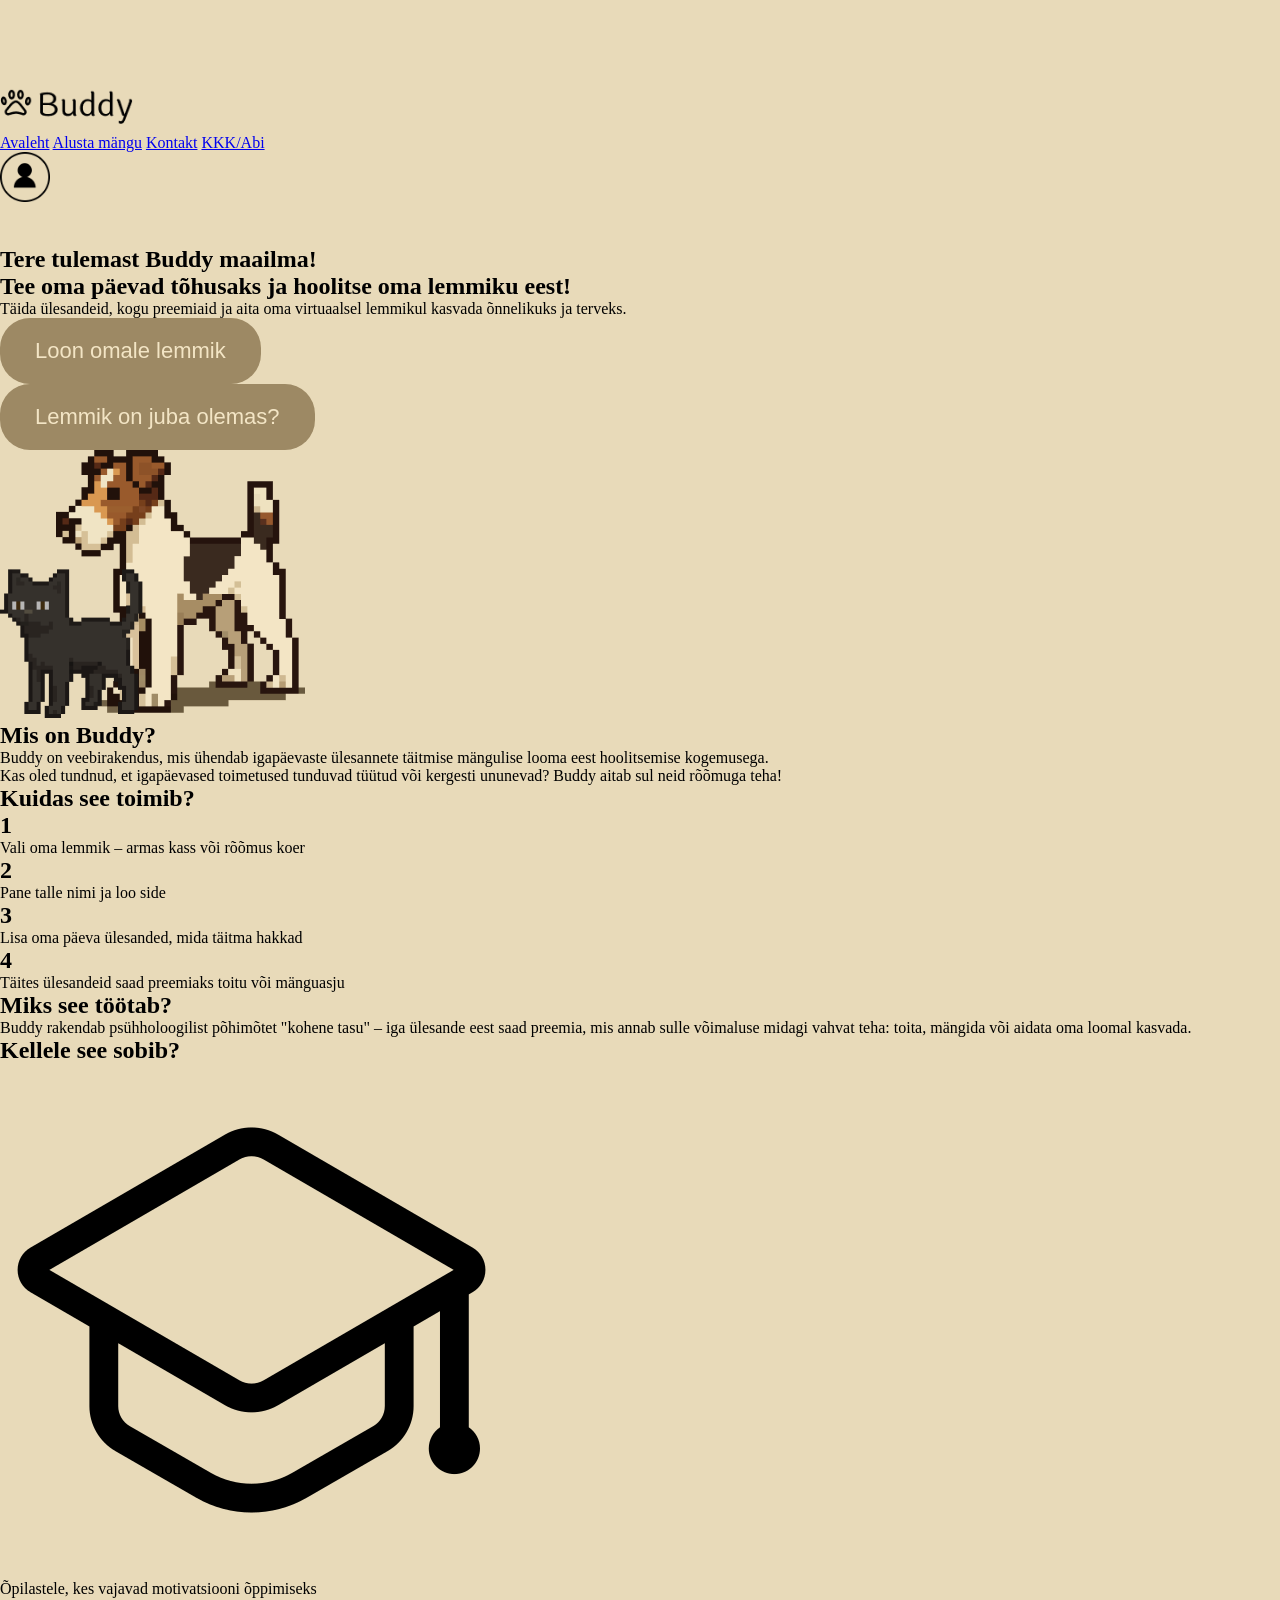
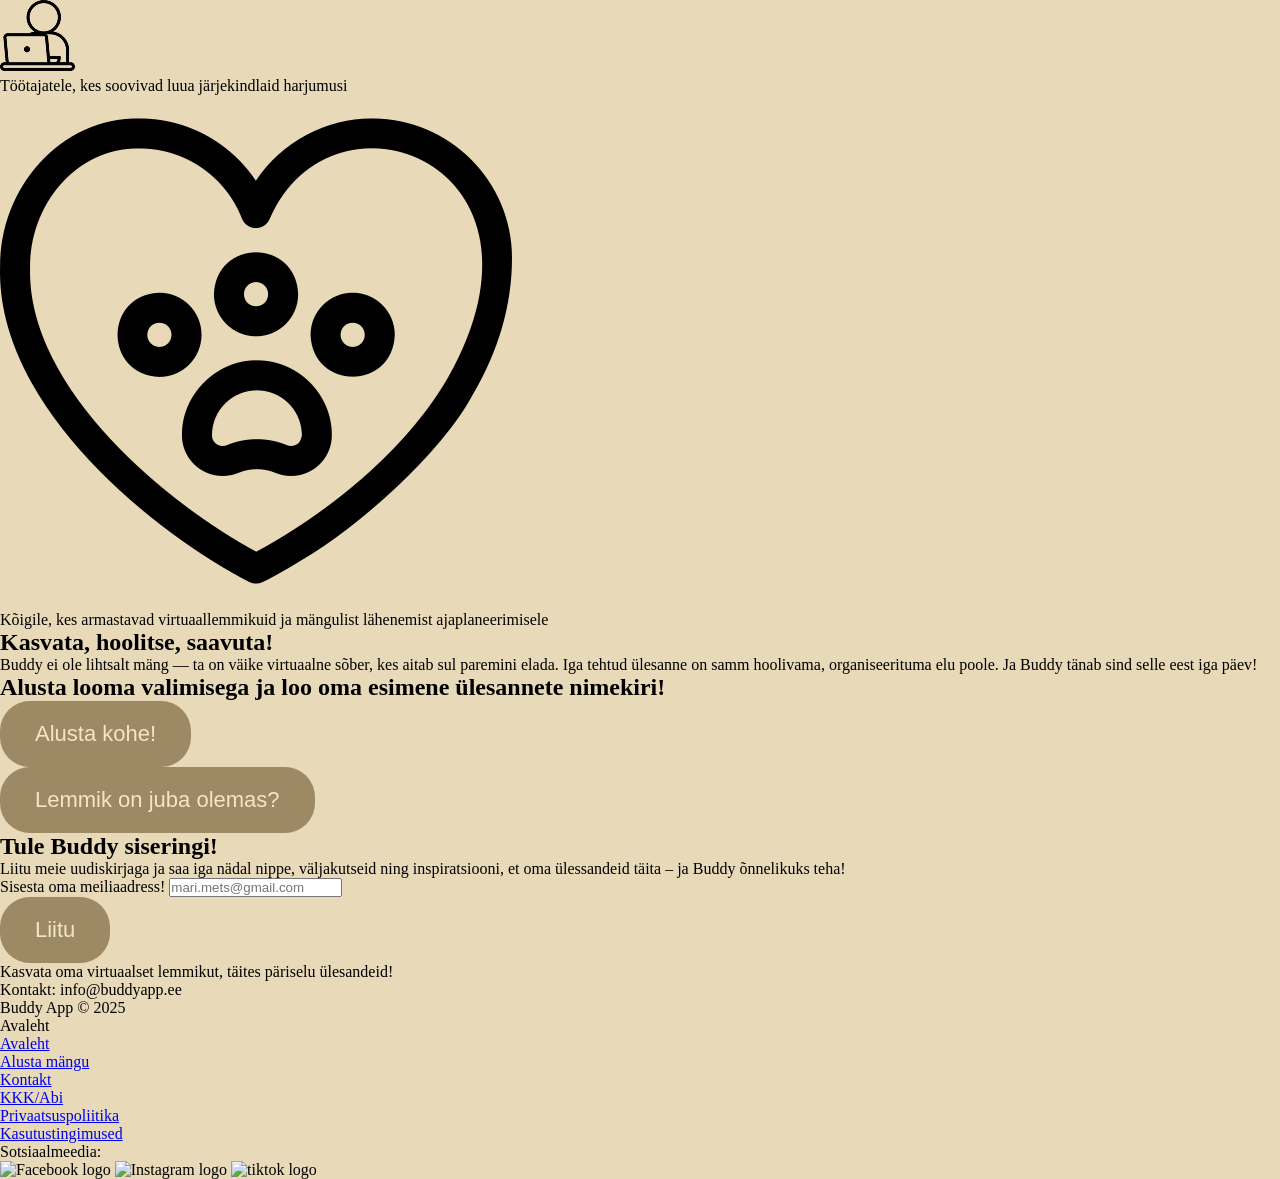
==== index.html @ bea0082b "Lisasin avalehe koos disainiga" ====
<!DOCTYPE html>
<html lang="en">
<head>
  <meta charset="UTF-8" />
  <meta name="viewport" content="width=device-width, initial-scale=1.0" />
  <title>SASS Project</title>
  <link rel="icon" type="image/x-icon" href="media/favicon.ico">
  <link rel="stylesheet" href="css/style.css" />
  <link rel="preconnect" href="https://fonts.googleapis.com">
  <link rel="preconnect" href="https://fonts.gstatic.com" crossorigin>
  <link href="https://fonts.googleapis.com/css2?family=Laila:wght@300;400;500;600;700&display=swap" rel="stylesheet">
  
</head>

<body>
  
  <header class="header">
    <div class="logo">
      <img src="/media/BuddyLogo.png" alt="Buddy Logo" height="50px">
    </div>
    <nav class="nav">
      <ul class="nav-links">
        <a href="#avaleht">Avaleht</a>
        <a href="play">Alusta mängu</a>
        <a href="kontakt">Kontakt</a>
        <a href="#kontakt">KKK/Abi</a>
      </ul>
    </nav>
    <div class="profile">
      <img src="/media/Profile.png" alt="Profiili ikoon" height="50px">
    </div>
  </header>

  <main class="main-content">
    <section id="hero" class="hero-section">
      <div class="hero-content">
        <h1 class="hero-title">Tere tulemast Buddy maailma!</h1>
        <h2 class="hero-subtitle">Tee oma päevad tõhusaks ja hoolitse oma lemmiku eest!</h2>
        <p class="hero-text">Täida ülesandeid, kogu preemiaid ja aita oma virtuaalsel lemmikul kasvada õnnelikuks ja terveks.</p>
        <div class="button-group">
          <button class="btn btn-primary">Loon omale lemmik</button>
          <button class="btn btn-secondary">Lemmik on juba olemas?</button>
        </div>
      </div>
      <div class="hero-media">
        <img src="/media/KassJaKoer.png" alt="Kass ja koer">
      </div>
    </section>

    <section id="about" class="about-section">
      <h2 class="section-title">Mis on Buddy?</h2>
      <div class="about-content">
        <p class="text-center">Buddy on veebirakendus, mis ühendab igapäevaste ülesannete täitmise mängulise looma eest hoolitsemise kogemusega.</p>
        <p class="text-center">Kas oled tundnud, et igapäevased toimetused tunduvad tüütud või kergesti ununevad? Buddy aitab sul neid rõõmuga teha!</p>
      </div>
    </section>

    <section id="how-it-works" class="steps-section">
      <h2 class="section-title">Kuidas see toimib?</h2>
      <div class="steps-container">
        <div class="step-item">
          <div class="step-number">
            <h1>1</h1>
          </div>
          <p class="step-text">Vali oma lemmik – armas kass või rõõmus koer</p>
        </div>
        <div class="step-item">
          <div class="step-number">
            <h1>2</h1>
          </div>
          <p class="step-text">Pane talle nimi ja loo side</p>
        </div>
        <div class="step-item">
          <div class="step-number">
            <h1>3</h1>
          </div>
          <p class="step-text">Lisa oma päeva ülesanded, mida täitma hakkad</p>
        </div>
        <div class="step-item">
          <div class="step-number">
            <h1>4</h1>
          </div>
          <p class="step-text">Täites ülesandeid saad preemiaks toitu või mänguasju</p>
        </div>
      </div>
    </section>

    <section id="why-it-works" class="why-section">
      <h2 class="section-title">Miks see töötab?</h2>
      <p class="text-center">Buddy rakendab psühholoogilist põhimõtet "kohene tasu" – iga ülesande eest saad preemia, mis annab sulle võimaluse midagi vahvat teha: toita, mängida või aidata oma loomal kasvada.</p>
    </section>

    <section id="who-for" class="audience-section">
      <h2 class="section-title">Kellele see sobib?</h2>
      <div class="audience-cards">
        <div class="audience-card">
          <img src="/media/Student.png" alt="Õpilase mütsi ikoon" class="audience-icon">
          <p class="audience-text">Õpilastele, kes vajavad motivatsiooni õppimiseks</p>
        </div>
        <div class="audience-card">
          <img src="/media/Tootaja.png" alt="Inimene arvutiga ikoon" class="audience-icon">
          <p class="audience-text">Töötajatele, kes soovivad luua järjekindlaid harjumusi</p>
        </div>
        <div class="audience-card">
          <img src="/media/AnimalLover.png" alt="Loomaarmastaja ikoon" class="audience-icon">
          <p class="audience-text">Kõigile, kes armastavad virtuaallemmikuid ja mängulist lähenemist ajaplaneerimisele</p>
        </div>
      </div>
    </section>

    <section id="motivation" class="motivation-section">
      <h2 class="section-title">Kasvata, hoolitse, saavuta!</h2>
      <p class="text-center">Buddy ei ole lihtsalt mäng — ta on väike virtuaalne sõber, kes aitab sul paremini elada. Iga tehtud ülesanne on samm hoolivama, organiseerituma elu poole. Ja Buddy tänab sind selle eest iga päev!</p>
    </section>

    <section id="cta" class="cta-section">
      <h2 class="section-title">Alusta looma valimisega ja loo oma esimene ülesannete nimekiri!</h2>
      <div class="cta-buttons">
        <button class="btn btn-primary">Alusta kohe!</button>
        <button class="btn btn-secondary">Lemmik on juba olemas?</button>
      </div>
    </section>

    <section id="newsletter" class="newsletter-section">
      <h2 class="section-title">Tule Buddy siseringi!</h2>
      <p class="text-center">Liitu meie uudiskirjaga ja saa iga nädal nippe, väljakutseid ning inspiratsiooni, et oma ülessandeid täita – ja Buddy õnnelikuks teha!</p>
      <form class="newsletter-form">
        <div class="form-group">
          <label for="mail" class="form-label">Sisesta oma meiliaadress!</label>
          <input type="email" id="mail" name="mail" class="form-input" placeholder="mari.mets@gmail.com">
        </div>
        <button class="btn btn-primary">Liitu</button>
      </form>
    </section>
  </main>

  <footer class="main-footer">
    <div class="footer-content">
      <div class="footer-info">
        <p class="footer-title">Kasvata oma virtuaalset lemmikut, täites päriselu ülesandeid!</p>
        <p>Kontakt: info@buddyapp.ee</p>
        <p>Buddy App © 2025</p>
      </div>

      
        <div class="footer-links">
          <p class="footer-title">Avaleht</p>
          <ul class="footer-menu">
            <li><a href="#avaleht">Avaleht</a></li>
            <li><a href="play.html">Alusta mängu</a></li>
            <li><a href="kontakt.html">Kontakt</a></li>
            <li><a href="#kontakt">KKK/Abi</a></li>
            <li><a href="#privacy" class="legal-link">Privaatsuspoliitika</a></li>
            <li><a href="#terms" class="legal-link">Kasutustingimused</a></li>
          </ul>
        </div>

        <div class="footer-social">
          <p class="footer-title">Sotsiaalmeedia:</p>
          <div class="social-links">
            <img src="/media/facebook.png" alt="Facebook logo" href="#" class="media-icon">
            <img src="media/instagram.png" alt="Instagram logo" href="#" class="media-icon">
            <img src="media/tiktok.png" alt="tiktok logo" href="#" class="media-icon">
          </div>
        </div>

      
    </div>
  </footer>
</body>
</html>
---- css/style.css ----
@font-face {
  font-family: "Kavivanar-Regular";
  src: url(Kavivanar-Regular);
}
@media (max-width: 800px) {
  .contact-inputs {
    width: 80vw;
  }
  .contact-right {
    display: none;
  }
}
* {
  padding: 0;
  margin: 0;
  -webkit-box-sizing: border-box;
          box-sizing: border-box;
}

body {
  font-family: "Kavivanar-Regular";
  background: #E8DAB9;
}

.container {
  height: 100vh;
  display: -webkit-box;
  display: -ms-flexbox;
  display: flex;
  -webkit-box-align: center;
      -ms-flex-align: center;
          align-items: center;
  -webkit-box-pack: space-evenly;
      -ms-flex-pack: space-evenly;
          justify-content: space-evenly;
}

.contact-left {
  display: -webkit-box;
  display: -ms-flexbox;
  display: flex;
  -webkit-box-orient: vertical;
  -webkit-box-direction: normal;
      -ms-flex-direction: column;
          flex-direction: column;
  -webkit-box-align: start;
      -ms-flex-align: start;
          align-items: start;
  gap: 20px;
}

.contact-left-title h2 {
  font-weight: 700;
  color: #000;
  font-size: 60px;
  margin-bottom: 5px;
}

.contact-left-title hr {
  border: none;
  width: 120px;
  height: 5px;
  background-color: #000;
  border-radius: 10px;
  margin-bottom: 20px;
}

.contact-inputs {
  width: 400px;
  height: 50px;
  border: none;
  border-radius: 10px;
  outline: none;
  padding-left: 25px;
  font-weight: 500;
  color: #808080;
}

.contact-left textarea {
  height: 140px;
  padding-top: 15px;
}

.contact-inputs:focus {
  border: 2px solid #9D8964;
}

.contact-inputs::-webkit-input-placeholder {
  color: #808080;
}

.contact-inputs::-moz-placeholder {
  color: #808080;
}

.contact-inputs:-ms-input-placeholder {
  color: #808080;
}

.contact-inputs::-ms-input-placeholder {
  color: #808080;
}

.contact-inputs::placeholder {
  color: #808080;
}

.contact-left button {
  display: -webkit-box;
  display: -ms-flexbox;
  display: flex;
  -webkit-box-align: center;
      -ms-flex-align: center;
          align-items: center;
  padding: 10px 25px;
  font-size: 16px;
  color: #F3E5C5;
  gap: 10px;
  border: none;
  border-radius: 30px;
  background: #9D8964;
  cursor: pointer;
}

.contact-right img {
  width: 500px;
}

.contact-left:focus {
  border: 2px solid #000;
}

button.top-left {
  position: absolute;
  top: 20px;
  left: 20px;
  background-color: #9D8964;
  border: none;
  border-radius: 30px;
  padding: 10px 20px;
  cursor: pointer;
}

button.top-left a {
  text-decoration: none;
  color: #F3E5C5;
  font-size: 16px;
  display: block;
}

.header {
  margin-top: 80px;
  margin-bottom: 40px;
}
.header h2 {
  font-weight: 700;
  color: #000;
  text-align: center;
  font-size: 40px;
  margin: 0;
}

.gamecontainer {
  position: relative;
  min-height: 100vh;
  display: -webkit-box;
  display: -ms-flexbox;
  display: flex;
  -webkit-box-orient: vertical;
  -webkit-box-direction: normal;
      -ms-flex-direction: column;
          flex-direction: column;
  -webkit-box-align: center;
      -ms-flex-align: center;
          align-items: center;
  padding-top: 60px;
}

.animals {
  margin-top: 100px;
  display: -webkit-box;
  display: -ms-flexbox;
  display: flex;
  -ms-flex-pack: distribute;
      justify-content: space-around;
  gap: 200px;
}
.animals .cat, .animals .dog {
  display: -webkit-box;
  display: -ms-flexbox;
  display: flex;
  -webkit-box-orient: vertical;
  -webkit-box-direction: normal;
      -ms-flex-direction: column;
          flex-direction: column;
  -webkit-box-align: center;
      -ms-flex-align: center;
          align-items: center;
}
.animals .cat img {
  width: 150px;
  height: auto;
}
.animals .cat .kassinupp {
  margin-top: 70px;
}
.animals .dog img {
  width: 200px;
  height: auto;
}
.animals .dog .koeranupp {
  margin-top: 20px;
}

button {
  display: -webkit-box;
  display: -ms-flexbox;
  display: flex;
  -webkit-box-orient: horizontal;
  -webkit-box-direction: normal;
      -ms-flex-direction: row;
          flex-direction: row;
  -webkit-box-pack: center;
      -ms-flex-pack: center;
          justify-content: center;
  padding: 20px 35px;
  font-size: 22px;
  color: #F3E5C5;
  border: none;
  border-radius: 30px;
  background: #9D8964;
  cursor: pointer;
}
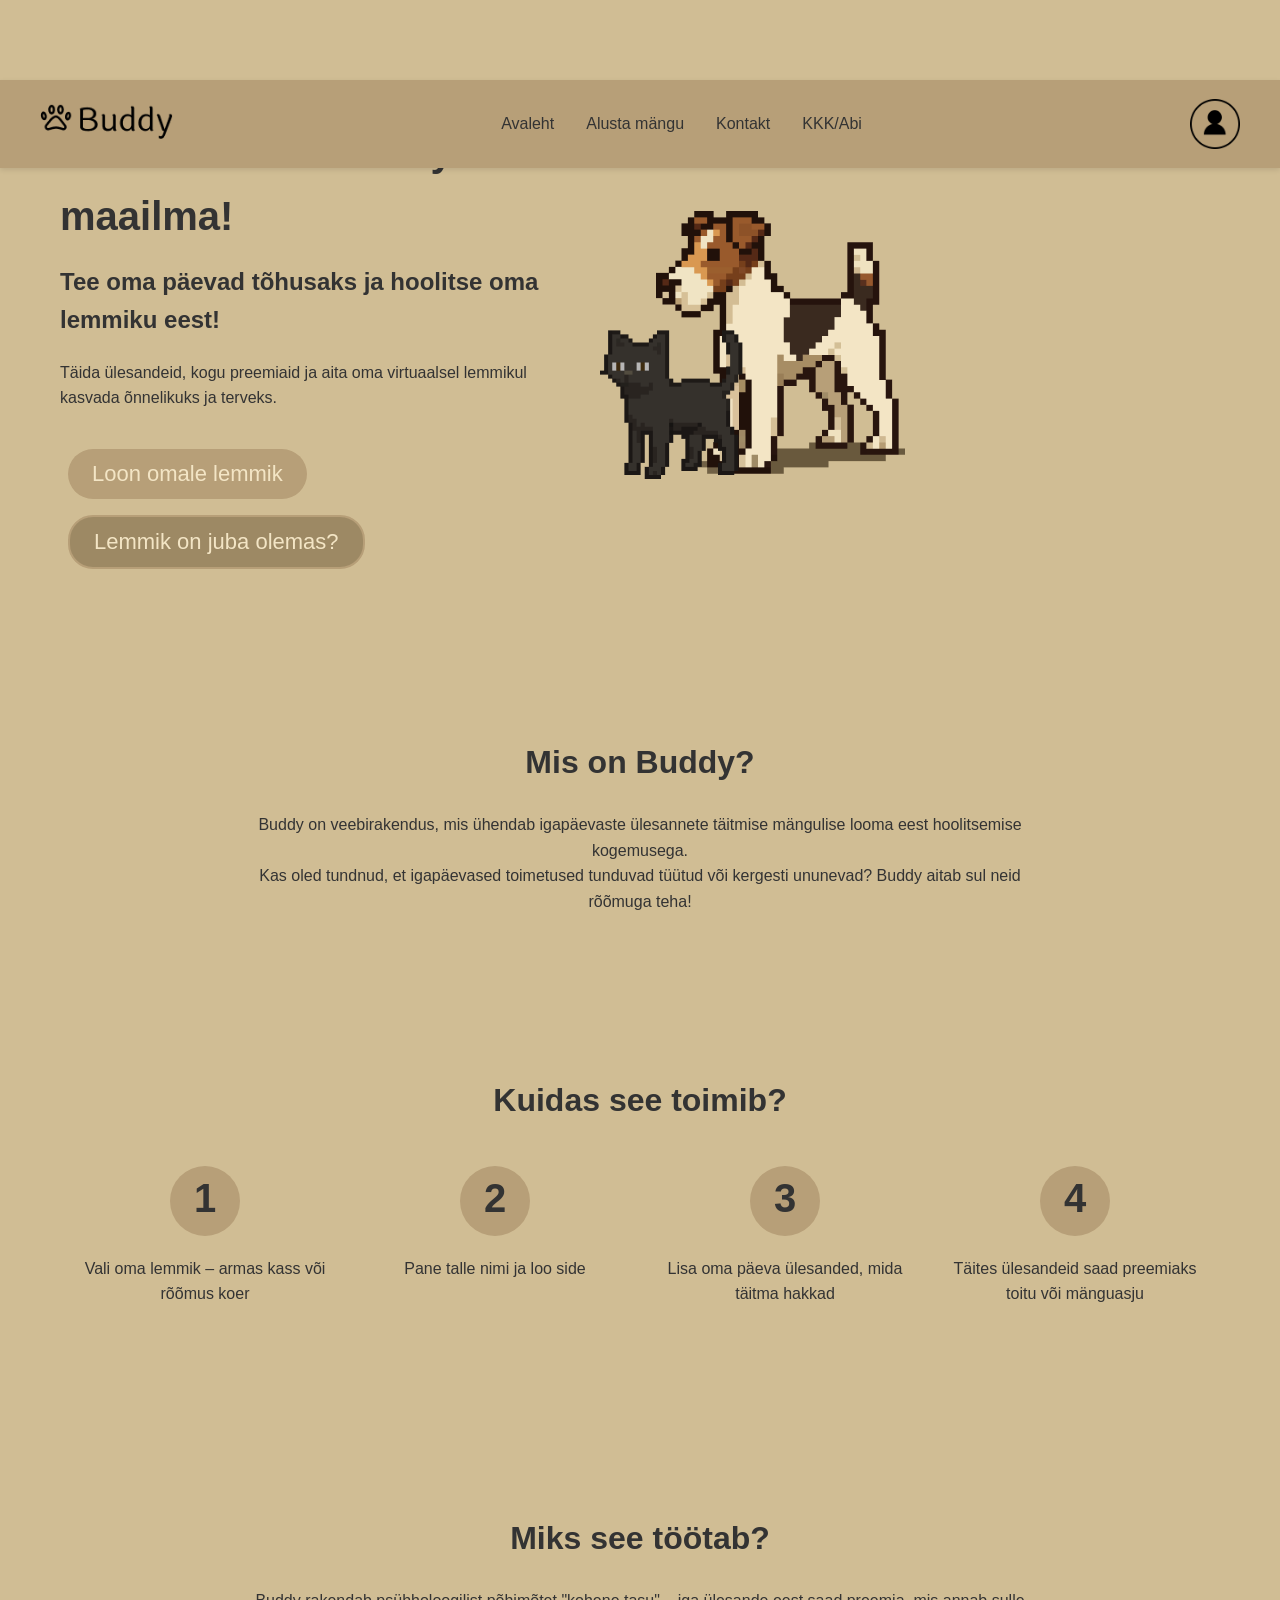
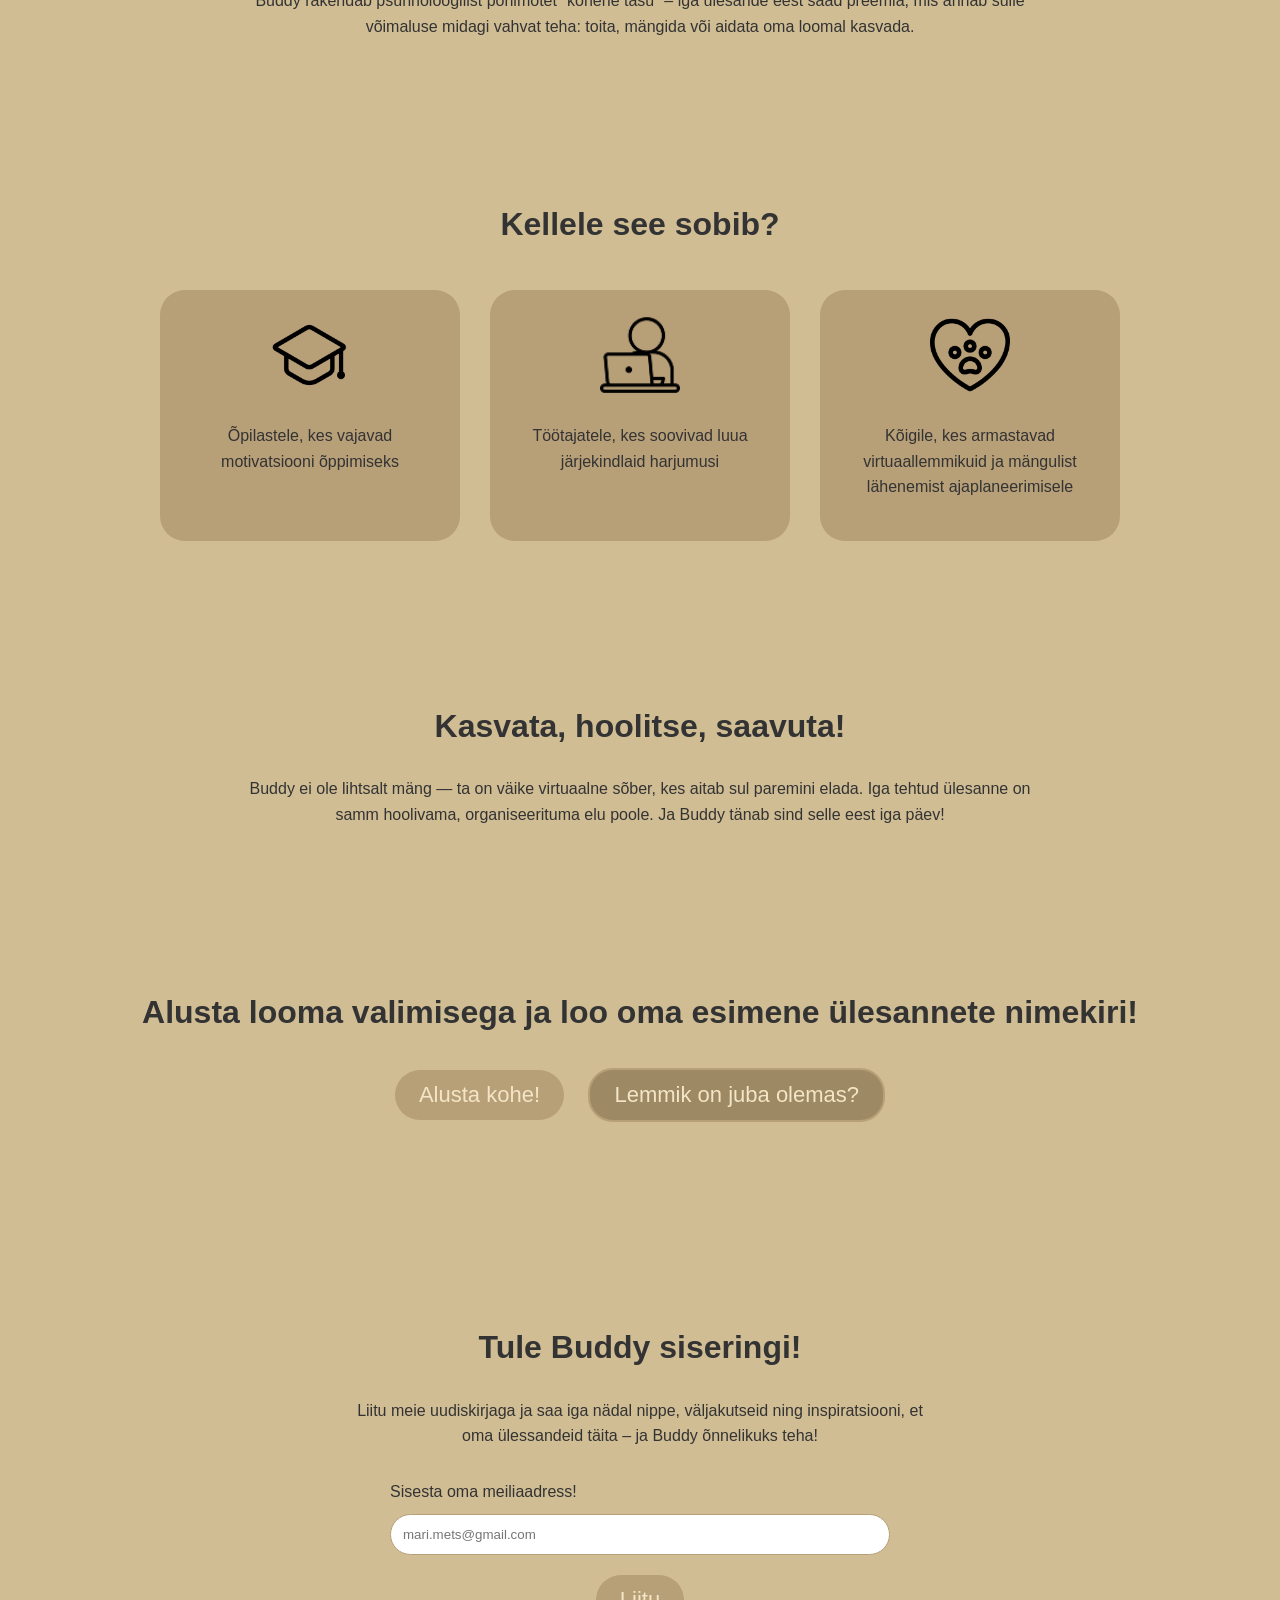
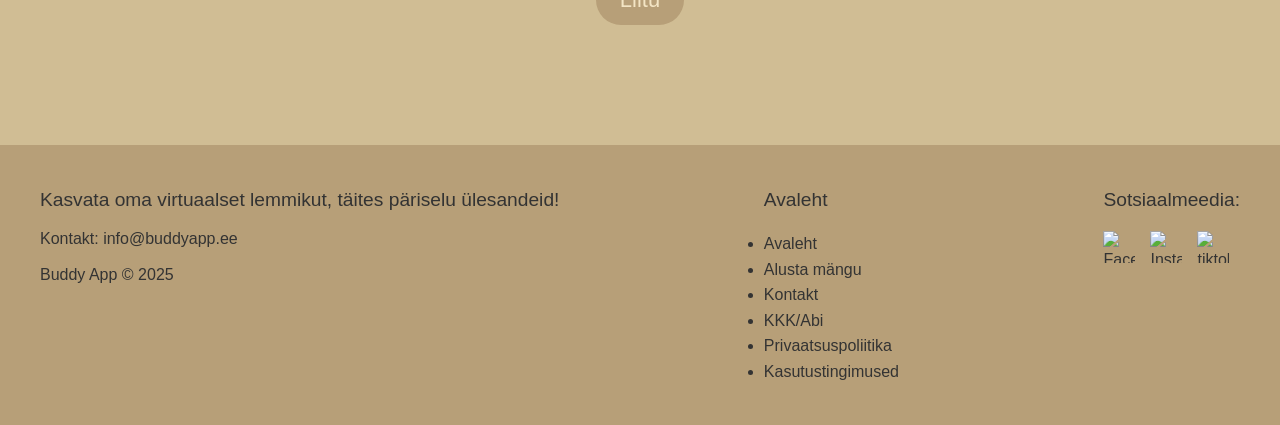
==== commit 273d453e: "uuendasin headeri navigatsiooni linke" ====
--- a/index.html
+++ b/index.html
@@ -21,9 +21,9 @@
     <nav class="nav">
       <ul class="nav-links">
         <a href="#avaleht">Avaleht</a>
-        <a href="play">Alusta mängu</a>
-        <a href="kontakt">Kontakt</a>
-        <a href="#kontakt">KKK/Abi</a>
+        <a href="kontakt.html">Alusta mängu</a>
+        <a href="kontakt.html">Kontakt</a>
+        <a href="#">KKK/Abi</a>
       </ul>
     </nav>
     <div class="profile">
--- a/css/style.css
+++ b/css/style.css
@@ -13,8 +13,7 @@
 * {
   padding: 0;
   margin: 0;
-  -webkit-box-sizing: border-box;
-          box-sizing: border-box;
+  box-sizing: border-box;
 }
 
 body {
@@ -24,28 +23,15 @@
 
 .container {
   height: 100vh;
-  display: -webkit-box;
-  display: -ms-flexbox;
-  display: flex;
-  -webkit-box-align: center;
-      -ms-flex-align: center;
-          align-items: center;
-  -webkit-box-pack: space-evenly;
-      -ms-flex-pack: space-evenly;
-          justify-content: space-evenly;
+  display: flex;
+  align-items: center;
+  justify-content: space-evenly;
 }
 
 .contact-left {
-  display: -webkit-box;
-  display: -ms-flexbox;
-  display: flex;
-  -webkit-box-orient: vertical;
-  -webkit-box-direction: normal;
-      -ms-flex-direction: column;
-          flex-direction: column;
-  -webkit-box-align: start;
-      -ms-flex-align: start;
-          align-items: start;
+  display: flex;
+  flex-direction: column;
+  align-items: start;
   gap: 20px;
 }
 
@@ -85,33 +71,13 @@
   border: 2px solid #9D8964;
 }
 
-.contact-inputs::-webkit-input-placeholder {
-  color: #808080;
-}
-
-.contact-inputs::-moz-placeholder {
-  color: #808080;
-}
-
-.contact-inputs:-ms-input-placeholder {
-  color: #808080;
-}
-
-.contact-inputs::-ms-input-placeholder {
-  color: #808080;
-}
-
 .contact-inputs::placeholder {
   color: #808080;
 }
 
 .contact-left button {
-  display: -webkit-box;
-  display: -ms-flexbox;
-  display: flex;
-  -webkit-box-align: center;
-      -ms-flex-align: center;
-          align-items: center;
+  display: flex;
+  align-items: center;
   padding: 10px 25px;
   font-size: 16px;
   color: #F3E5C5;
@@ -163,39 +129,22 @@
 .gamecontainer {
   position: relative;
   min-height: 100vh;
-  display: -webkit-box;
-  display: -ms-flexbox;
-  display: flex;
-  -webkit-box-orient: vertical;
-  -webkit-box-direction: normal;
-      -ms-flex-direction: column;
-          flex-direction: column;
-  -webkit-box-align: center;
-      -ms-flex-align: center;
-          align-items: center;
+  display: flex;
+  flex-direction: column;
+  align-items: center;
   padding-top: 60px;
 }
 
 .animals {
   margin-top: 100px;
-  display: -webkit-box;
-  display: -ms-flexbox;
-  display: flex;
-  -ms-flex-pack: distribute;
-      justify-content: space-around;
+  display: flex;
+  justify-content: space-around;
   gap: 200px;
 }
 .animals .cat, .animals .dog {
-  display: -webkit-box;
-  display: -ms-flexbox;
-  display: flex;
-  -webkit-box-orient: vertical;
-  -webkit-box-direction: normal;
-      -ms-flex-direction: column;
-          flex-direction: column;
-  -webkit-box-align: center;
-      -ms-flex-align: center;
-          align-items: center;
+  display: flex;
+  flex-direction: column;
+  align-items: center;
 }
 .animals .cat img {
   width: 150px;
@@ -213,16 +162,9 @@
 }
 
 button {
-  display: -webkit-box;
-  display: -ms-flexbox;
-  display: flex;
-  -webkit-box-orient: horizontal;
-  -webkit-box-direction: normal;
-      -ms-flex-direction: row;
-          flex-direction: row;
-  -webkit-box-pack: center;
-      -ms-flex-pack: center;
-          justify-content: center;
+  display: flex;
+  flex-direction: row;
+  justify-content: center;
   padding: 20px 35px;
   font-size: 22px;
   color: #F3E5C5;
@@ -230,4 +172,371 @@
   border-radius: 30px;
   background: #9D8964;
   cursor: pointer;
-}+}
+
+* {
+  margin: 0;
+  padding: 0;
+  box-sizing: border-box;
+}
+
+body {
+  font-family: "Laila", sans-serif;
+  background-color: #d0bd94;
+  color: #333333;
+  line-height: 1.6;
+}
+
+h1, h2 {
+  font-weight: 600;
+  margin-bottom: 1rem;
+}
+
+h1 {
+  font-weight: 600;
+  font-size: 2.5rem;
+  text-align: center;
+}
+
+h2 {
+  font-weight: 600;
+  font-size: 2rem;
+  margin-bottom: 1.5rem;
+  text-align: center;
+}
+
+p {
+  font-weight: 400;
+  margin-bottom: 1rem;
+  text-align: center;
+}
+
+.section-title {
+  text-align: center;
+  font-size: 2rem;
+  font-weight: 700;
+  margin-top: 5rem;
+}
+
+.btn {
+  display: inline-block;
+  font-weight: 500;
+  text-align: center;
+  border-radius: 25px;
+  padding: 12px 24px;
+  transition: all 0.3s ease;
+  font-family: "Laila", sans-serif;
+  cursor: pointer;
+}
+.btn.btn-primary {
+  background-color: #B79F78;
+}
+.btn.btn-primary:hover {
+  background-color: #746143;
+}
+.btn.btn-secondary {
+  border: 2px solid #B79F78;
+}
+.btn.btn-secondary:hover {
+  background-color: #B79F78;
+}
+
+header {
+  display: flex;
+  justify-content: space-between;
+  align-items: center;
+  padding: 15px 40px;
+  background-color: #B79F78;
+  box-shadow: 0 2px 5px rgba(0, 0, 0, 0.1);
+  position: fixed;
+  width: 100%;
+  top: 0;
+  z-index: 100;
+}
+header nav ul {
+  display: flex;
+  gap: 2rem;
+}
+header nav ul a {
+  text-decoration: none;
+  color: #333333;
+  font-weight: 500;
+  transition: color 0.3s ease;
+}
+header nav ul a:hover {
+  color: #746143;
+}
+header .profile {
+  display: flex;
+}
+
+.main-content {
+  max-width: 1200px;
+  margin: 5rem auto;
+  padding: 0 20px;
+}
+.main-content section {
+  padding: 40px 0;
+}
+
+.hero-section {
+  display: flex;
+  align-items: center;
+  gap: 40px;
+  min-height: 500px;
+}
+.hero-section .hero-content {
+  max-width: 500px;
+}
+.hero-section .hero-content .hero-title {
+  font-size: 2.5rem;
+  margin-bottom: 15px;
+  text-align: left;
+}
+.hero-section .hero-content .hero-subtitle {
+  font-size: 1.5rem;
+  margin-bottom: 20px;
+  text-align: left;
+}
+.hero-section .hero-content .hero-text {
+  margin-bottom: 30px;
+  text-align: left;
+}
+.hero-section .hero-content .btn {
+  margin: 0.5rem;
+}
+.hero-section .hero-media {
+  text-align: center;
+}
+.hero-section .hero-media img {
+  max-width: 100%;
+  height: auto;
+}
+
+.about-section p {
+  max-width: 800px;
+  margin: 0 auto;
+}
+
+.steps-section .steps-container {
+  display: flex;
+  flex-wrap: wrap;
+  justify-content: space-between;
+  margin-top: 40px;
+}
+.steps-section .steps-container .step-item {
+  flex: 1;
+  min-width: 200px;
+  max-width: 250px;
+  margin: 0 auto 30px;
+  text-align: center;
+}
+.steps-section .steps-container .step-item .step-number {
+  width: 70px;
+  height: 70px;
+  background-color: #B79F78;
+  border-radius: 50%;
+  margin: 0 auto 20px;
+}
+.steps-section .steps-container .step-item .step-number span {
+  font-size: 2rem;
+  font-weight: 700;
+}
+.steps-section .steps-container .step-item .step-text {
+  text-align: center;
+}
+
+.why-section p {
+  max-width: 800px;
+  margin: 0 auto;
+}
+
+.audience-section .audience-cards {
+  display: flex;
+  flex-wrap: wrap;
+  justify-content: center;
+  gap: 30px;
+  margin-top: 40px;
+}
+.audience-section .audience-cards .audience-card {
+  flex: 1;
+  min-width: 250px;
+  max-width: 300px;
+  text-align: center;
+  background-color: #B79F78;
+  border-radius: 25px;
+  padding: 25px;
+  transition: transform 0.3s ease;
+}
+.audience-section .audience-cards .audience-card:hover {
+  transform: translateY(-5px);
+}
+.audience-section .audience-cards .audience-card .audience-icon {
+  width: 80px;
+  height: 80px;
+  margin-bottom: 20px;
+}
+
+.motivation-section p {
+  max-width: 800px;
+  margin: 0 auto;
+}
+
+.cta-section {
+  text-align: center;
+}
+.cta-section .cta-buttons {
+  margin: 30px 0;
+}
+.cta-section .cta-buttons .btn {
+  margin: 0 10px 10px;
+}
+
+.newsletter-section {
+  max-width: 800px;
+  margin: 0 auto;
+  text-align: center;
+}
+.newsletter-section p {
+  max-width: 600px;
+  margin: 0 auto 30px;
+}
+.newsletter-section .newsletter-form {
+  max-width: 500px;
+  margin: 0 auto;
+}
+.newsletter-section .newsletter-form .form-group {
+  margin-bottom: 20px;
+}
+.newsletter-section .newsletter-form .form-group .form-label {
+  display: block;
+  margin-bottom: 10px;
+  text-align: left;
+}
+.newsletter-section .newsletter-form .form-group .form-input {
+  width: 100%;
+  padding: 12px;
+  border: 1px solid #B79F78;
+  border-radius: 25px;
+  font-family: "Laila", sans-serif;
+}
+
+.main-footer {
+  background-color: #B79F78;
+  padding: 40px 20px;
+}
+.main-footer .footer-content {
+  max-width: 1200px;
+  margin: 0 auto;
+  display: flex;
+  justify-content: space-between;
+}
+.main-footer .footer-content .footer-info {
+  margin-bottom: 30px;
+}
+.main-footer .footer-content .footer-info p {
+  margin-bottom: 10px;
+  text-align: left;
+}
+.main-footer .footer-content .footer-title {
+  margin-bottom: 15px;
+  font-size: 1.2rem;
+  text-align: left;
+}
+.main-footer .footer-content .footer-menu a {
+  text-decoration: none;
+  color: #333333;
+  font-weight: 500;
+  transition: color 0.3s ease;
+}
+.main-footer .footer-content .footer-menu a:hover {
+  color: #746143;
+}
+.main-footer .footer-content .social-links {
+  display: flex;
+  gap: 15px;
+  margin-top: 10px;
+}
+.main-footer .footer-content .social-links .media-icon {
+  height: 2rem;
+  width: 2rem;
+}
+
+@media (max-width: 768px) {
+  .hero-section {
+    flex-direction: column;
+    text-align: center;
+  }
+  .hero-section .hero-content {
+    order: 1;
+  }
+  .hero-section .hero-media {
+    order: 0;
+    margin-bottom: 30px;
+  }
+  .steps-container {
+    flex-direction: column;
+    align-items: center;
+  }
+  .steps-container .step-item {
+    max-width: 400px;
+  }
+  .header {
+    flex-direction: column;
+    gap: 15px;
+  }
+  .header .main-nav .nav-links {
+    flex-wrap: wrap;
+  }
+  .main-content {
+    margin-top: 12rem;
+  }
+  .footer-content {
+    flex-direction: column;
+    display: flex;
+    gap: 2rem;
+    align-items: center;
+  }
+  .footer-content .footer-info {
+    align-items: center;
+    text-align: center;
+  }
+  .footer-content .footer-info p {
+    text-align: center;
+  }
+  .footer-content .footer-title {
+    text-align: center;
+  }
+}
+@media (max-width: 480px) {
+  .section-title {
+    font-size: 1.8rem;
+  }
+  .hero-section .hero-content .hero-title {
+    font-size: 2rem;
+  }
+  .hero-section .hero-content .hero-subtitle {
+    font-size: 1.3rem;
+  }
+  .button-group {
+    display: flex;
+    flex-direction: column;
+    align-items: center;
+  }
+  .button-group .btn {
+    width: 100%;
+  }
+  .cta-section .cta-buttons {
+    display: flex;
+    flex-direction: column;
+    align-items: center;
+  }
+  .cta-section .cta-buttons .btn {
+    width: 100%;
+  }
+  .newsletter-section .newsletter-form .btn {
+    width: 100%;
+  }
+}
+
+/*# sourceMappingURL=style.css.map */
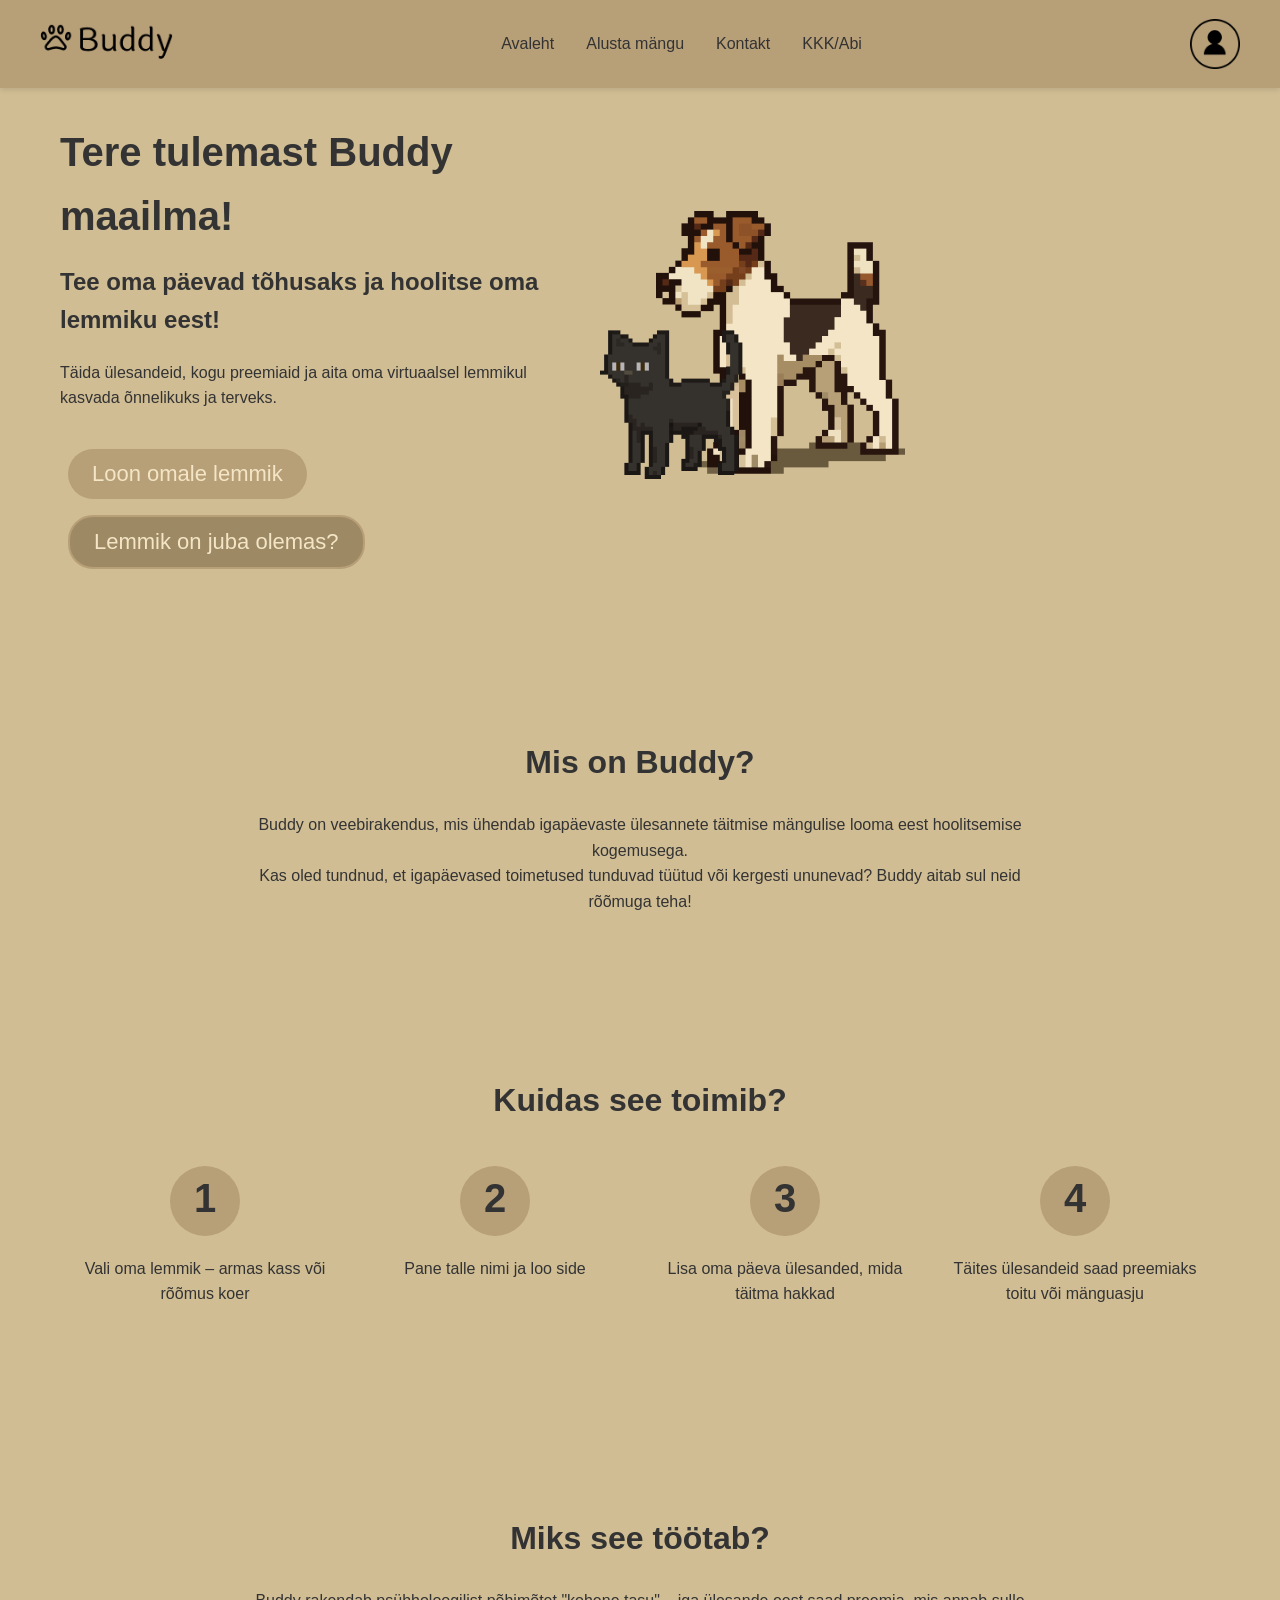
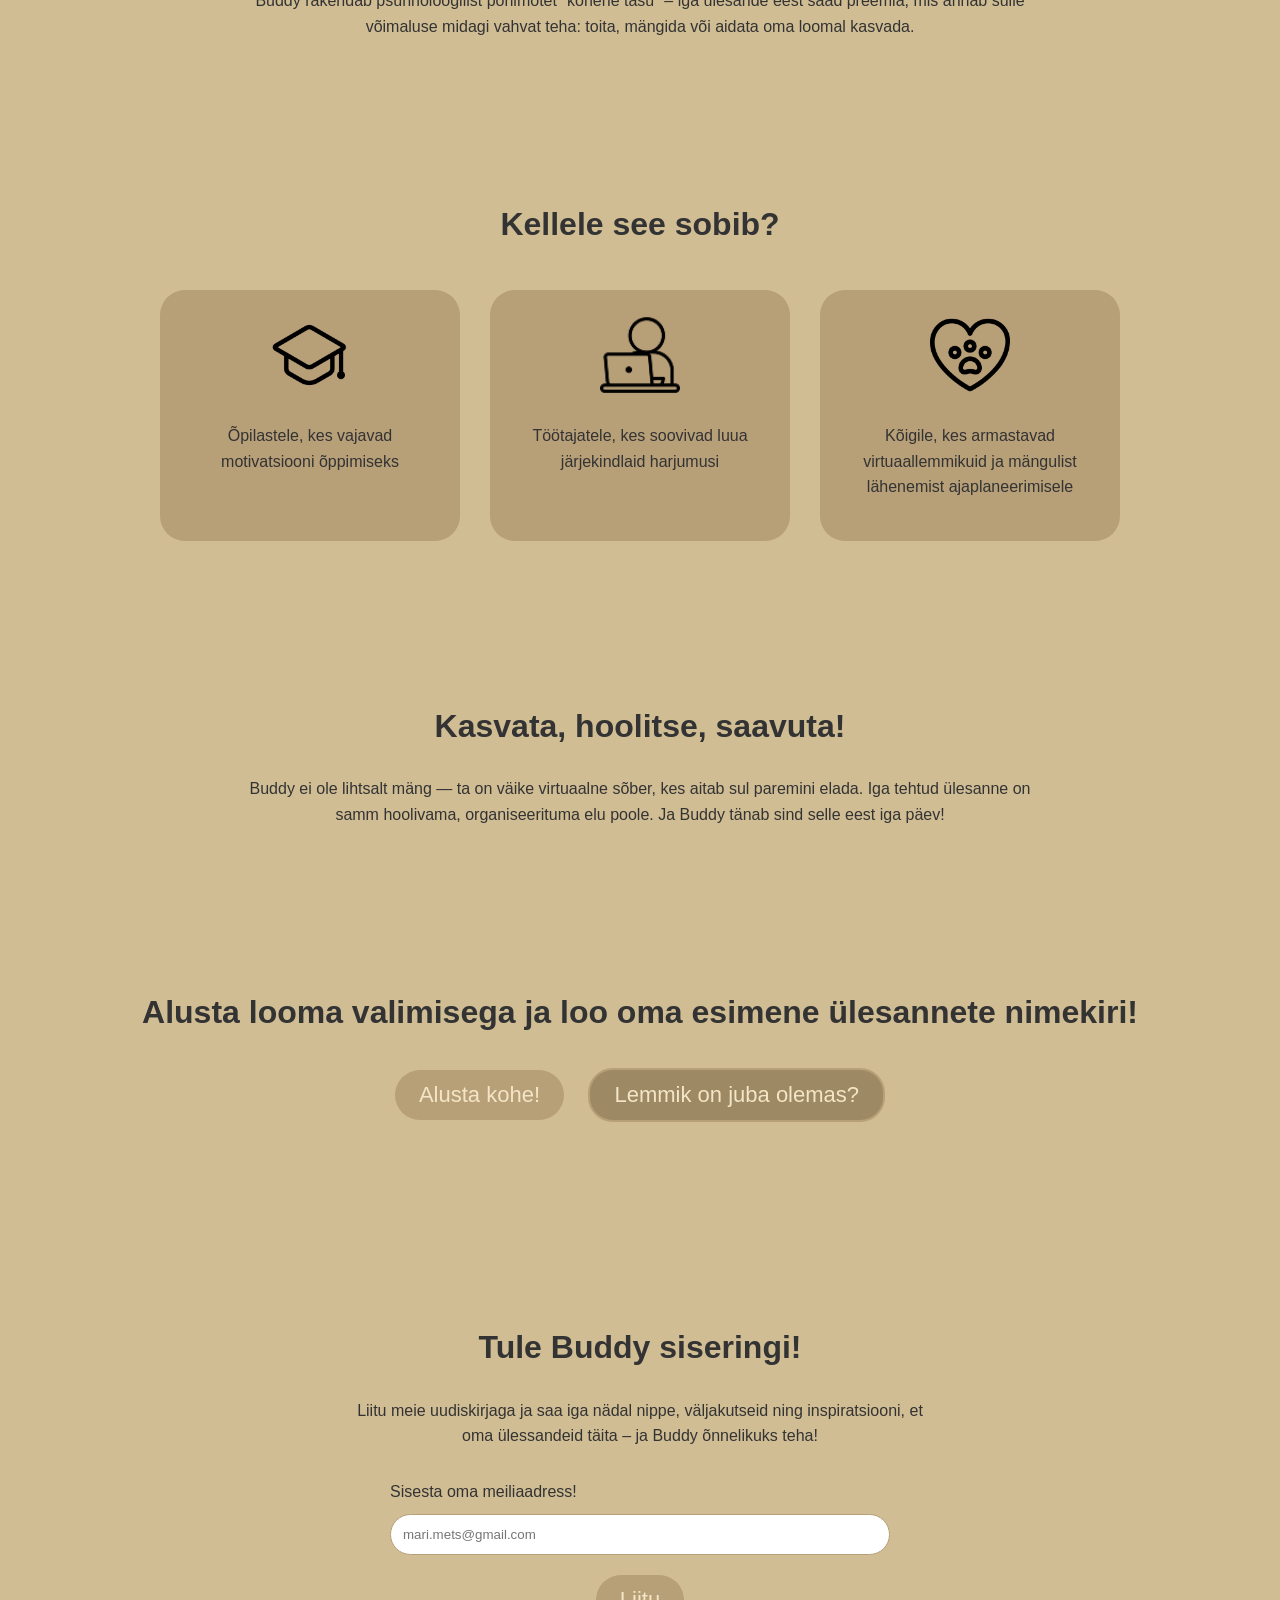
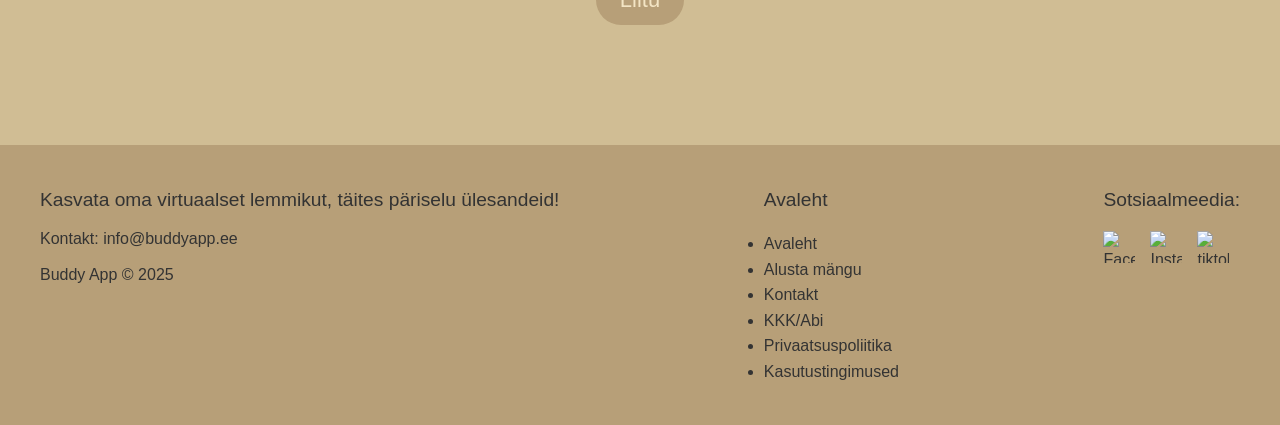
==== commit 12a4a0d2: "Lisasin uudiskirjaga liitumise funktsiooni" ====
--- a/index.html
+++ b/index.html
@@ -9,11 +9,9 @@
   <link rel="preconnect" href="https://fonts.googleapis.com">
   <link rel="preconnect" href="https://fonts.gstatic.com" crossorigin>
   <link href="https://fonts.googleapis.com/css2?family=Laila:wght@300;400;500;600;700&display=swap" rel="stylesheet">
-  
 </head>
 
 <body>
-  
   <header class="header">
     <div class="logo">
       <img src="/media/BuddyLogo.png" alt="Buddy Logo" height="50px">
@@ -124,9 +122,10 @@
     <section id="newsletter" class="newsletter-section">
       <h2 class="section-title">Tule Buddy siseringi!</h2>
       <p class="text-center">Liitu meie uudiskirjaga ja saa iga nädal nippe, väljakutseid ning inspiratsiooni, et oma ülessandeid täita – ja Buddy õnnelikuks teha!</p>
-      <form class="newsletter-form">
+      <form class="newsletter-form" action="https://api.web3forms.com/submit" method="POST">
         <div class="form-group">
           <label for="mail" class="form-label">Sisesta oma meiliaadress!</label>
+          <input type="hidden" name="access_key" value="6d842018-678f-4b5e-9de9-57ba324fb59a">
           <input type="email" id="mail" name="mail" class="form-input" placeholder="mari.mets@gmail.com">
         </div>
         <button class="btn btn-primary">Liitu</button>
--- a/css/style.css
+++ b/css/style.css
@@ -114,11 +114,11 @@
   display: block;
 }
 
-.header {
+.headtitle {
   margin-top: 80px;
   margin-bottom: 40px;
 }
-.header h2 {
+.headtitle h2 {
   font-weight: 700;
   color: #000;
   text-align: center;
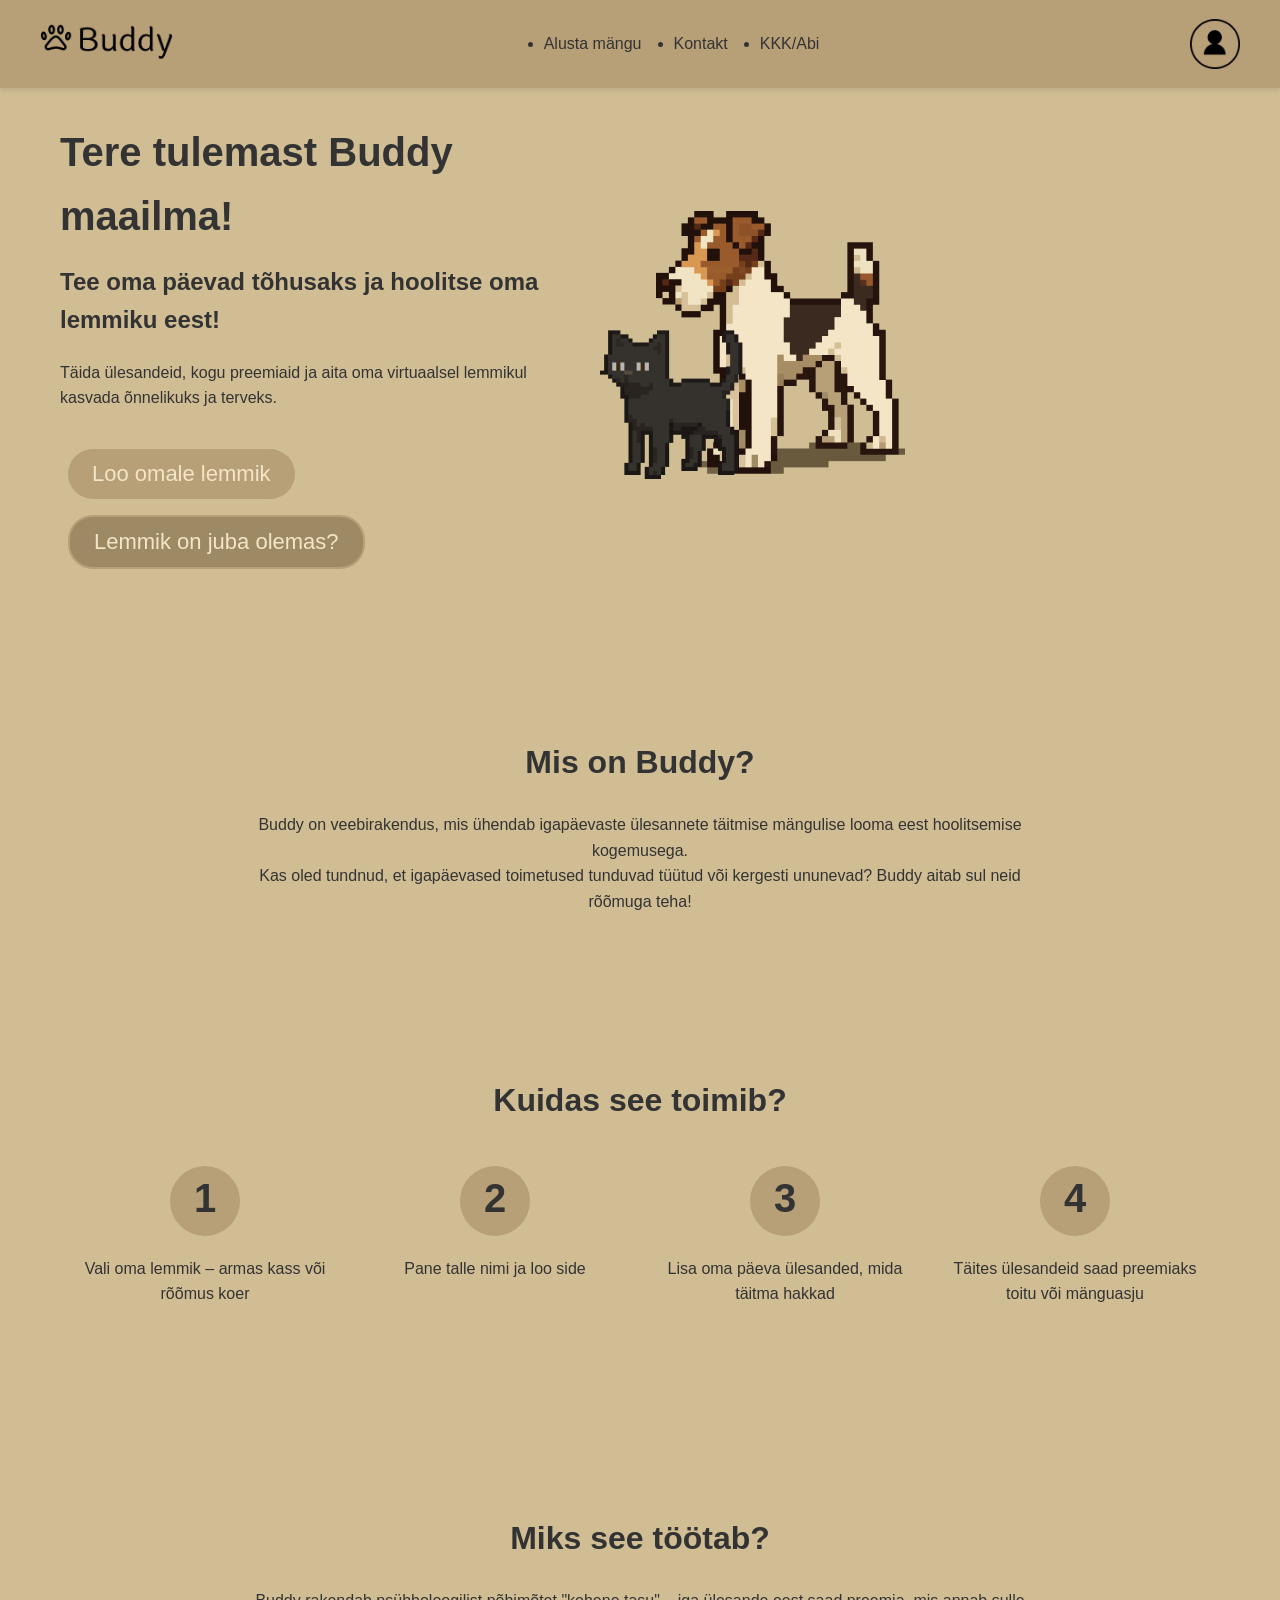
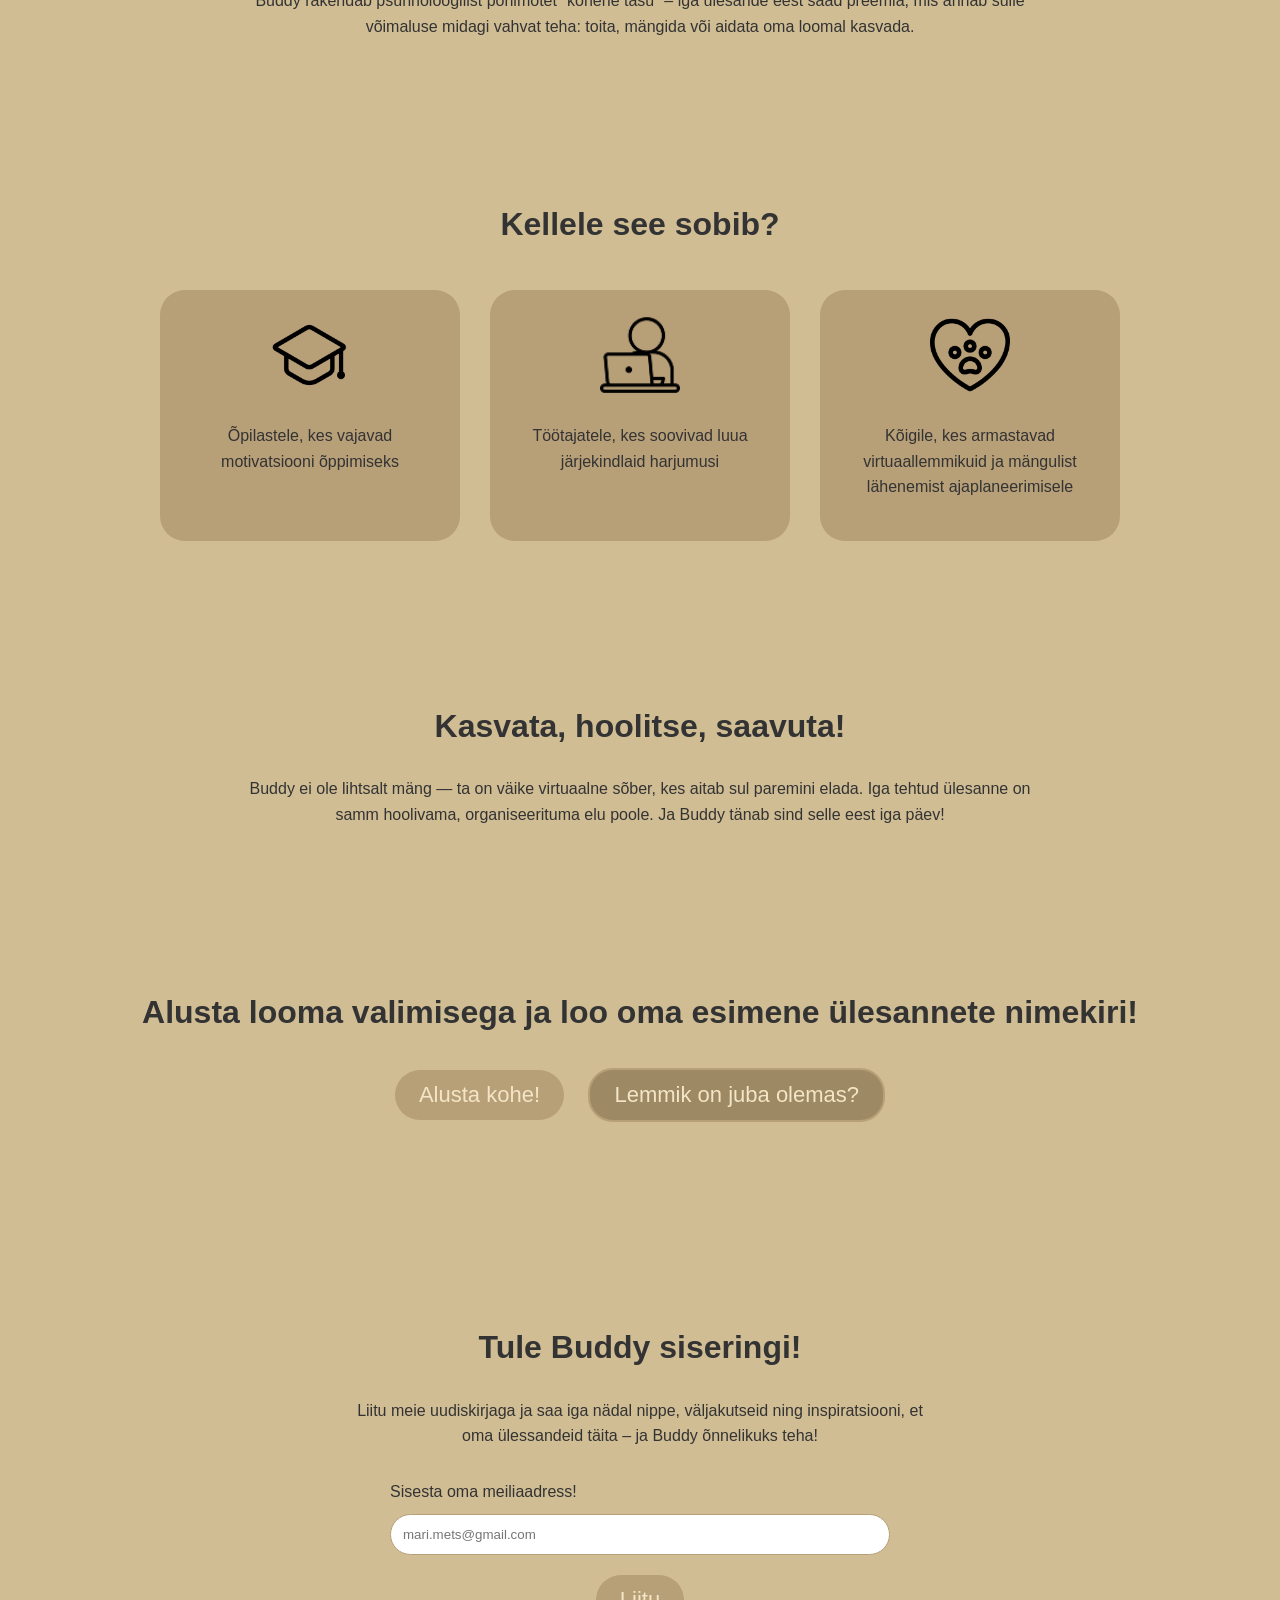
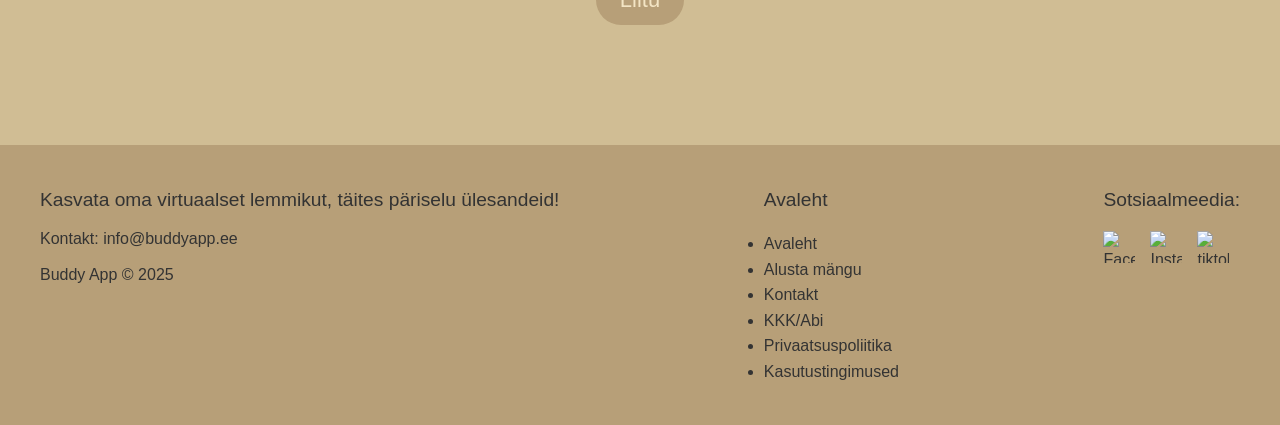
==== commit b9e53f89: "Lisasin hamburgermenüü mobiilivaatesse" ====
--- a/index.html
+++ b/index.html
@@ -5,29 +5,52 @@
   <meta name="viewport" content="width=device-width, initial-scale=1.0" />
   <title>SASS Project</title>
   <link rel="icon" type="image/x-icon" href="media/favicon.ico">
-  <link rel="stylesheet" href="css/style.css" />
+  <link rel="stylesheet" href="/sass/style.css" />
   <link rel="preconnect" href="https://fonts.googleapis.com">
   <link rel="preconnect" href="https://fonts.gstatic.com" crossorigin>
   <link href="https://fonts.googleapis.com/css2?family=Laila:wght@300;400;500;600;700&display=swap" rel="stylesheet">
+<script>
+  // Laadib headeri sisu
+  fetch('header.html')
+    .then(response => response.text())
+    .then(data => {
+      document.getElementById('header-placeholder').innerHTML = data;
+      
+      // Burgermenüü funktsionaalsus pärast headeri laadimist
+      const burgerMenu = document.querySelector('.burger-menu');
+      const closeMenu = document.querySelector('.close-menu');
+      const headerMobile = document.querySelector('.header-mobile');
+      const nav = document.querySelector('.nav');
+      
+      // Avab menüü
+      burgerMenu.addEventListener('click', function() {
+        headerMobile.classList.add('active');
+        nav.classList.add('active');
+        document.body.style.overflow = 'hidden';
+      });
+      
+      // Sulgeb menüü
+      closeMenu.addEventListener('click', function() {
+        headerMobile.classList.remove('active');
+        nav.classList.remove('active');
+        document.body.style.overflow = '';
+      });
+      
+      // Sulgeb menüü kui linki klikitakse
+      document.querySelectorAll('.nav-links a').forEach(link => {
+        link.addEventListener('click', () => {
+          headerMobile.classList.remove('active');
+          nav.classList.remove('active');
+          document.body.style.overflow = '';
+        });
+      });
+    });
+</script>
 </head>
 
 <body>
-  <header class="header">
-    <div class="logo">
-      <img src="/media/BuddyLogo.png" alt="Buddy Logo" height="50px">
-    </div>
-    <nav class="nav">
-      <ul class="nav-links">
-        <a href="#avaleht">Avaleht</a>
-        <a href="kontakt.html">Alusta mängu</a>
-        <a href="kontakt.html">Kontakt</a>
-        <a href="#">KKK/Abi</a>
-      </ul>
-    </nav>
-    <div class="profile">
-      <img src="/media/Profile.png" alt="Profiili ikoon" height="50px">
-    </div>
-  </header>
+
+  <div id="header-placeholder"></div>
 
   <main class="main-content">
     <section id="hero" class="hero-section">
@@ -36,7 +59,7 @@
         <h2 class="hero-subtitle">Tee oma päevad tõhusaks ja hoolitse oma lemmiku eest!</h2>
         <p class="hero-text">Täida ülesandeid, kogu preemiaid ja aita oma virtuaalsel lemmikul kasvada õnnelikuks ja terveks.</p>
         <div class="button-group">
-          <button class="btn btn-primary">Loon omale lemmik</button>
+          <button class="btn btn-primary">Loo omale lemmik</button>
           <button class="btn btn-secondary">Lemmik on juba olemas?</button>
         </div>
       </div>
@@ -166,5 +189,7 @@
       
     </div>
   </footer>
+
+
 </body>
 </html>
--- a/sass/style.css
+++ b/sass/style.css
@@ -0,0 +1,676 @@
+@charset "UTF-8";
+/*Värvid mida kasutan play ja kontakt lehel*/
+/*Play ja kontakt htmlil olev font*/
+@font-face {
+  font-family: "Kavivanar-Regular";
+  src: url(Kavivanar-Regular);
+}
+/*Mobiilivaate jaoks kohandatud suurus, kontaktformis kaob pilt ära*/
+@media (max-width: 800px) {
+  .contact-inputs {
+    width: 80vw;
+  }
+  .contact-right {
+    display: none;
+  }
+}
+/*Üleüldine kohandus kontakti ja play lehe jaoks*/
+* {
+  padding: 0;
+  margin: 0;
+  box-sizing: border-box;
+}
+
+/*Üleüldine taust ja font play ja kontakti lehe jaoks*/
+body {
+  font-family: "Kavivanar-Regular";
+  background-color: #E8DAB9;
+}
+
+/*Kontakt lehe kohandused*/
+.container {
+  height: 100vh;
+  display: flex;
+  align-items: center;
+  justify-content: space-evenly;
+}
+
+/*Kontakt lehe vasakpoolse osa kohandused*/
+.contact-left {
+  display: flex;
+  flex-direction: column;
+  align-items: start;
+  gap: 20px;
+}
+
+/*Kontaktlehe vasakul pool asuv pealkiri*/
+.contact-left-title h2 {
+  font-weight: 700;
+  color: #000000;
+  font-size: 60px;
+  margin-bottom: 5px;
+}
+
+/*Kontaktlehe vasakul pool asuv pealkirja all olev joon*/
+.contact-left-title hr {
+  border: none;
+  width: 120px;
+  height: 5px;
+  background-color: #000000;
+  border-radius: 10px;
+  margin-bottom: 20px;
+}
+
+/*Kontaktlehe vasakul pool asuvad inputide kohandused*/
+.contact-inputs {
+  width: 400px;
+  height: 50px;
+  border: none;
+  border-radius: 10px;
+  outline: none;
+  padding-left: 25px;
+  font-weight: 500;
+  color: #808080;
+}
+
+/*Kontaktlehe vasakul pool asuv sõnumi textarea kohandus*/
+.contact-left textarea {
+  height: 140px;
+  padding-top: 15px;
+}
+
+/*Kontaktlehe vasakul pool asuvate inputide kohal hoverides, styling*/
+.contact-inputs:focus {
+  border: 2px solid #9D8964;
+}
+
+/*Placeholder input tekstile*/
+.contact-inputs::placeholder {
+  color: #808080;
+}
+
+/*Kontaktlehe vasakul pool asuva nupu styling*/
+.contact-left button {
+  display: flex;
+  align-items: center;
+  padding: 10px 25px;
+  font-size: 16px;
+  color: #F3E5C5;
+  gap: 10px;
+  border: none;
+  border-radius: 30px;
+  background-color: #9D8964;
+  cursor: pointer;
+}
+
+/*Kontaktlehe paremal pool asuva pildi suurus*/
+.contact-right img {
+  width: 500px;
+}
+
+.contact-left:focus {
+  border: 2px solid #000000;
+}
+
+button.top-left {
+  position: absolute;
+  top: 20px;
+  left: 20px;
+  background-color: #9D8964;
+  border: none;
+  border-radius: 30px;
+  padding: 10px 20px;
+  cursor: pointer;
+}
+
+button.top-left a {
+  text-decoration: none;
+  color: #F3E5C5;
+  font-size: 16px;
+  display: block;
+}
+
+/*Play lehe pealkirja styling */
+.headtitle {
+  margin-top: 80px;
+  margin-bottom: 40px;
+}
+.headtitle h2 {
+  font-weight: 700;
+  color: #000000;
+  text-align: center;
+  font-size: 40px;
+  margin: 0;
+}
+
+/*Play lehe sisu styling*/
+.gamecontainer {
+  position: relative;
+  min-height: 100vh;
+  display: flex;
+  flex-direction: column;
+  align-items: center;
+  padding-top: 60px;
+}
+
+.animals {
+  margin-top: 100px;
+  display: flex;
+  justify-content: space-around;
+  gap: 200px;
+}
+.animals .cat,
+.animals .dog {
+  display: flex;
+  flex-direction: column;
+  align-items: center;
+}
+.animals .cat img {
+  width: 150px;
+  height: auto;
+}
+.animals .cat .kassinupp {
+  margin-top: 70px;
+}
+.animals .dog img {
+  width: 200px;
+  height: auto;
+}
+.animals .dog .koeranupp {
+  margin-top: 20px;
+}
+
+/*Nupu styling*/
+button {
+  display: flex;
+  flex-direction: row;
+  justify-content: center;
+  padding: 20px 35px;
+  font-size: 22px;
+  color: #F3E5C5;
+  border: none;
+  border-radius: 30px;
+  background-color: #9D8964;
+  cursor: pointer;
+}
+
+* {
+  margin: 0;
+  padding: 0;
+  box-sizing: border-box;
+}
+
+body {
+  font-family: "Laila", sans-serif;
+  background-color: #d0bd94;
+  color: #333333;
+  line-height: 1.6;
+}
+
+h1,
+h2 {
+  font-weight: 600;
+  margin-bottom: 1rem;
+}
+
+h1 {
+  font-weight: 600;
+  font-size: 2.5rem;
+  text-align: center;
+}
+
+h2 {
+  font-weight: 600;
+  font-size: 2rem;
+  margin-bottom: 1.5rem;
+  text-align: center;
+}
+
+p {
+  font-weight: 400;
+  margin-bottom: 1rem;
+  text-align: center;
+}
+
+.section-title {
+  text-align: center;
+  font-size: 2rem;
+  font-weight: 700;
+  margin-top: 5rem;
+}
+
+.btn {
+  display: inline-block;
+  font-weight: 500;
+  text-align: center;
+  border-radius: 25px;
+  padding: 12px 24px;
+  transition: all 0.3s ease;
+  font-family: "Laila", sans-serif;
+  cursor: pointer;
+}
+.btn.btn-primary {
+  background-color: #B79F78;
+}
+.btn.btn-primary:hover {
+  background-color: #746143;
+}
+.btn.btn-secondary {
+  border: 2px solid #B79F78;
+}
+.btn.btn-secondary:hover {
+  background-color: #B79F78;
+}
+
+header {
+  display: flex;
+  justify-content: space-between;
+  align-items: center;
+  padding: 15px 40px;
+  background-color: #B79F78;
+  box-shadow: 0 2px 5px rgba(0, 0, 0, 0.1);
+  position: fixed;
+  width: 100%;
+  top: 0;
+  z-index: 100;
+}
+header nav ul {
+  display: flex;
+  gap: 2rem;
+}
+header nav ul a {
+  text-decoration: none;
+  color: #333333;
+  font-weight: 500;
+  transition: color 0.3s ease;
+}
+header nav ul a:hover {
+  color: #746143;
+}
+header .profile {
+  display: flex;
+}
+
+.main-content {
+  max-width: 1200px;
+  margin: 5rem auto;
+  padding: 0 20px;
+}
+.main-content section {
+  padding: 40px 0;
+}
+
+.hero-section {
+  display: flex;
+  align-items: center;
+  gap: 40px;
+  min-height: 500px;
+}
+.hero-section .hero-content {
+  max-width: 500px;
+}
+.hero-section .hero-content .hero-title {
+  font-size: 2.5rem;
+  margin-bottom: 15px;
+  text-align: left;
+}
+.hero-section .hero-content .hero-subtitle {
+  font-size: 1.5rem;
+  margin-bottom: 20px;
+  text-align: left;
+}
+.hero-section .hero-content .hero-text {
+  margin-bottom: 30px;
+  text-align: left;
+}
+.hero-section .hero-content .btn {
+  margin: 0.5rem;
+}
+.hero-section .hero-media {
+  text-align: center;
+}
+.hero-section .hero-media img {
+  max-width: 100%;
+  height: auto;
+}
+
+.about-section p {
+  max-width: 800px;
+  margin: 0 auto;
+}
+
+.steps-section .steps-container {
+  display: flex;
+  flex-wrap: wrap;
+  justify-content: space-between;
+  margin-top: 40px;
+}
+.steps-section .steps-container .step-item {
+  flex: 1;
+  min-width: 200px;
+  max-width: 250px;
+  margin: 0 auto 30px;
+  text-align: center;
+}
+.steps-section .steps-container .step-item .step-number {
+  width: 70px;
+  height: 70px;
+  background-color: #B79F78;
+  border-radius: 50%;
+  margin: 0 auto 20px;
+}
+.steps-section .steps-container .step-item .step-number span {
+  font-size: 2rem;
+  font-weight: 700;
+}
+.steps-section .steps-container .step-item .step-text {
+  text-align: center;
+}
+
+.why-section p {
+  max-width: 800px;
+  margin: 0 auto;
+}
+
+.audience-section .audience-cards {
+  display: flex;
+  flex-wrap: wrap;
+  justify-content: center;
+  gap: 30px;
+  margin-top: 40px;
+}
+.audience-section .audience-cards .audience-card {
+  flex: 1;
+  min-width: 250px;
+  max-width: 300px;
+  text-align: center;
+  background-color: #B79F78;
+  border-radius: 25px;
+  padding: 25px;
+  transition: transform 0.3s ease;
+}
+.audience-section .audience-cards .audience-card:hover {
+  transform: translateY(-5px);
+}
+.audience-section .audience-cards .audience-card .audience-icon {
+  width: 80px;
+  height: 80px;
+  margin-bottom: 20px;
+}
+
+.motivation-section p {
+  max-width: 800px;
+  margin: 0 auto;
+}
+
+.cta-section {
+  text-align: center;
+}
+.cta-section .cta-buttons {
+  margin: 30px 0;
+}
+.cta-section .cta-buttons .btn {
+  margin: 0 10px 10px;
+}
+
+.newsletter-section {
+  max-width: 800px;
+  margin: 0 auto;
+  text-align: center;
+}
+.newsletter-section p {
+  max-width: 600px;
+  margin: 0 auto 30px;
+}
+.newsletter-section .newsletter-form {
+  max-width: 500px;
+  margin: 0 auto;
+}
+.newsletter-section .newsletter-form .form-group {
+  margin-bottom: 20px;
+}
+.newsletter-section .newsletter-form .form-group .form-label {
+  display: block;
+  margin-bottom: 10px;
+  text-align: left;
+}
+.newsletter-section .newsletter-form .form-group .form-input {
+  width: 100%;
+  padding: 12px;
+  border: 1px solid #B79F78;
+  border-radius: 25px;
+  font-family: "Laila", sans-serif;
+}
+
+.main-footer {
+  background-color: #B79F78;
+  padding: 40px 20px;
+}
+.main-footer .footer-content {
+  max-width: 1200px;
+  margin: 0 auto;
+  display: flex;
+  justify-content: space-between;
+}
+.main-footer .footer-content .footer-info {
+  margin-bottom: 30px;
+}
+.main-footer .footer-content .footer-info p {
+  margin-bottom: 10px;
+  text-align: left;
+}
+.main-footer .footer-content .footer-title {
+  margin-bottom: 15px;
+  font-size: 1.2rem;
+  text-align: left;
+}
+.main-footer .footer-content .footer-menu a {
+  text-decoration: none;
+  color: #333333;
+  font-weight: 500;
+  transition: color 0.3s ease;
+}
+.main-footer .footer-content .footer-menu a:hover {
+  color: #746143;
+}
+.main-footer .footer-content .social-links {
+  display: flex;
+  gap: 15px;
+  margin-top: 10px;
+}
+.main-footer .footer-content .social-links .media-icon {
+  height: 2rem;
+  width: 2rem;
+}
+
+@media (max-width: 768px) {
+  .hero-section {
+    flex-direction: column;
+    text-align: center;
+  }
+  .hero-section .hero-content {
+    order: 1;
+  }
+  .hero-section .hero-media {
+    order: 0;
+    margin-bottom: 30px;
+  }
+  .steps-container {
+    flex-direction: column;
+    align-items: center;
+  }
+  .steps-container .step-item {
+    max-width: 400px;
+  }
+  .header {
+    flex-direction: row;
+    gap: 15px;
+  }
+  .header .main-nav .nav-links {
+    flex-wrap: wrap;
+  }
+  .main-content {
+    margin-top: 12rem;
+  }
+  .footer-content {
+    flex-direction: column;
+    display: flex;
+    gap: 2rem;
+    align-items: center;
+  }
+  .footer-content .footer-info {
+    align-items: center;
+    text-align: center;
+  }
+  .footer-content .footer-info p {
+    text-align: center;
+  }
+  .footer-content .footer-title {
+    text-align: center;
+  }
+}
+@media (max-width: 480px) {
+  .section-title {
+    font-size: 1.8rem;
+  }
+  .hero-section .hero-content .hero-title {
+    font-size: 2rem;
+  }
+  .hero-section .hero-content .hero-subtitle {
+    font-size: 1.3rem;
+  }
+  .button-group {
+    display: flex;
+    flex-direction: column;
+    align-items: center;
+  }
+  .button-group .btn {
+    width: 100%;
+  }
+  .cta-section .cta-buttons {
+    display: flex;
+    flex-direction: column;
+    align-items: center;
+  }
+  .cta-section .cta-buttons .btn {
+    width: 100%;
+  }
+  .newsletter-section .newsletter-form .btn {
+    width: 100%;
+  }
+}
+.header-mobile {
+  display: none;
+  align-items: center;
+  gap: 1rem;
+  z-index: 1001;
+  cursor: pointer;
+}
+.header-mobile .burger-menu img {
+  height: 30px;
+  width: auto;
+  transition: opacity 0.3s ease;
+}
+.header-mobile .close-menu {
+  display: none;
+  position: fixed;
+  top: 20px;
+  right: 20px;
+}
+.header-mobile .close-menu img {
+  height: 25px;
+  width: 25px;
+}
+.header-mobile.active .burger-menu {
+  display: none;
+}
+.header-mobile.active .close-menu {
+  display: block;
+}
+
+@media (max-width: 768px) {
+  .header {
+    position: relative;
+    display: flex;
+    justify-content: space-between;
+    align-items: center;
+    padding: 15px 20px;
+  }
+  .header .logo {
+    order: 1;
+  }
+  .header .logo img {
+    height: 40px;
+  }
+  .header .header-mobile {
+    order: 3;
+    display: flex;
+  }
+  .header .profile {
+    display: none;
+  }
+  .header .nav {
+    position: fixed;
+    top: 0;
+    left: 0;
+    width: 100%;
+    height: 100vh;
+    background-color: rgba(183, 159, 120, 0.98);
+    display: flex;
+    flex-direction: column;
+    justify-content: flex-start;
+    align-items: center;
+    transform: translateX(100%);
+    transition: transform 0.3s ease-in-out;
+    z-index: 1000;
+    padding-top: 6rem;
+  }
+  .header .nav::before {
+    content: "";
+    display: block;
+    width: 80px;
+    height: 80px;
+    background-image: url("/media/Profile.png");
+    background-size: contain;
+    background-repeat: no-repeat;
+    background-position: center;
+    margin-bottom: 2rem;
+    border-radius: 50%;
+    border: 3px solid #d0bd94;
+  }
+  .header .nav .nav-links {
+    flex-direction: column;
+    align-items: center;
+    gap: 1.5rem;
+    width: 100%;
+  }
+  .header .nav .nav-links li {
+    width: 100%;
+    text-align: center;
+  }
+  .header .nav .nav-links a {
+    display: block;
+    font-size: 1.3rem;
+    color: #333333;
+    padding: 0.8rem;
+    transition: all 0.3s ease;
+  }
+  .header .nav .nav-links a:hover {
+    color: #746143;
+    background-color: rgba(208, 189, 148, 0.2);
+    border-radius: 25px;
+  }
+  .header .nav.active {
+    transform: translateX(0);
+  }
+}
+@media (min-width: 769px) {
+  .header .header-mobile {
+    display: none;
+  }
+  .header .profile {
+    display: flex;
+  }
+}
+
+/*# sourceMappingURL=style.css.map */
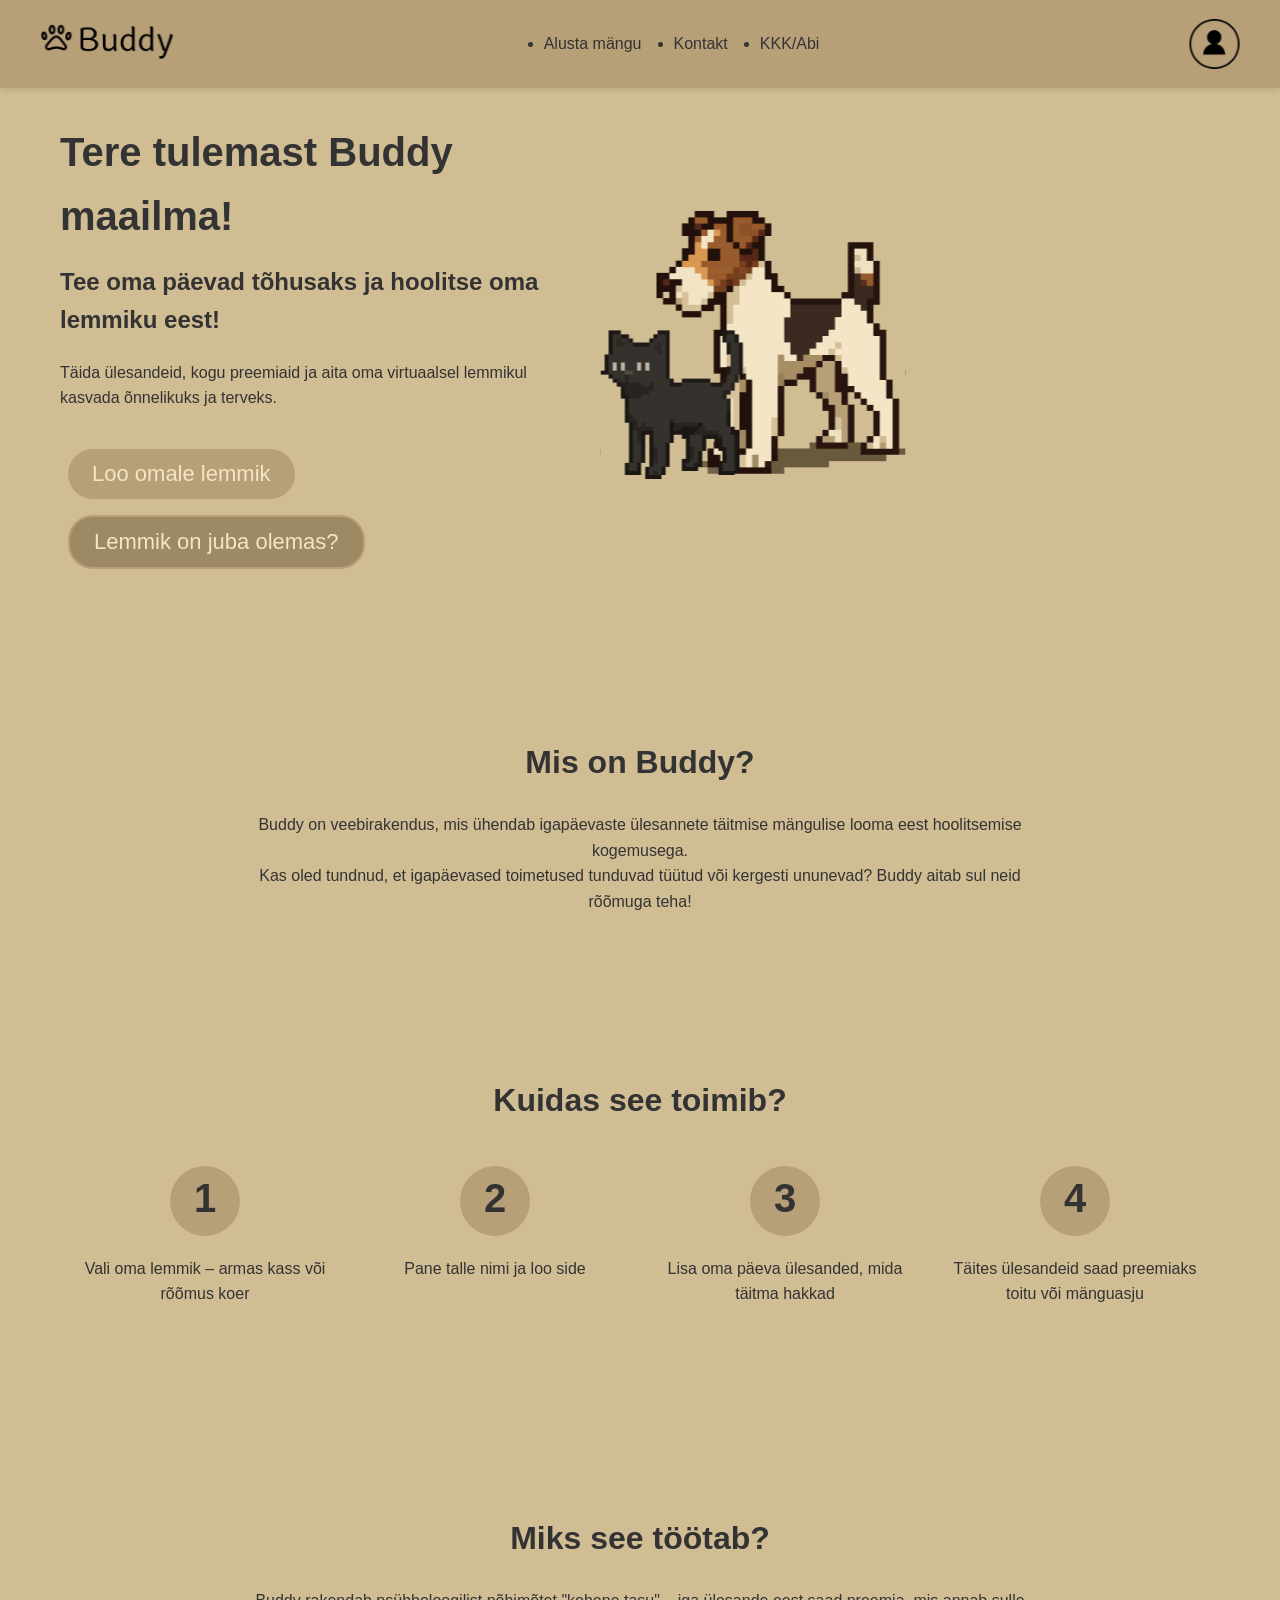
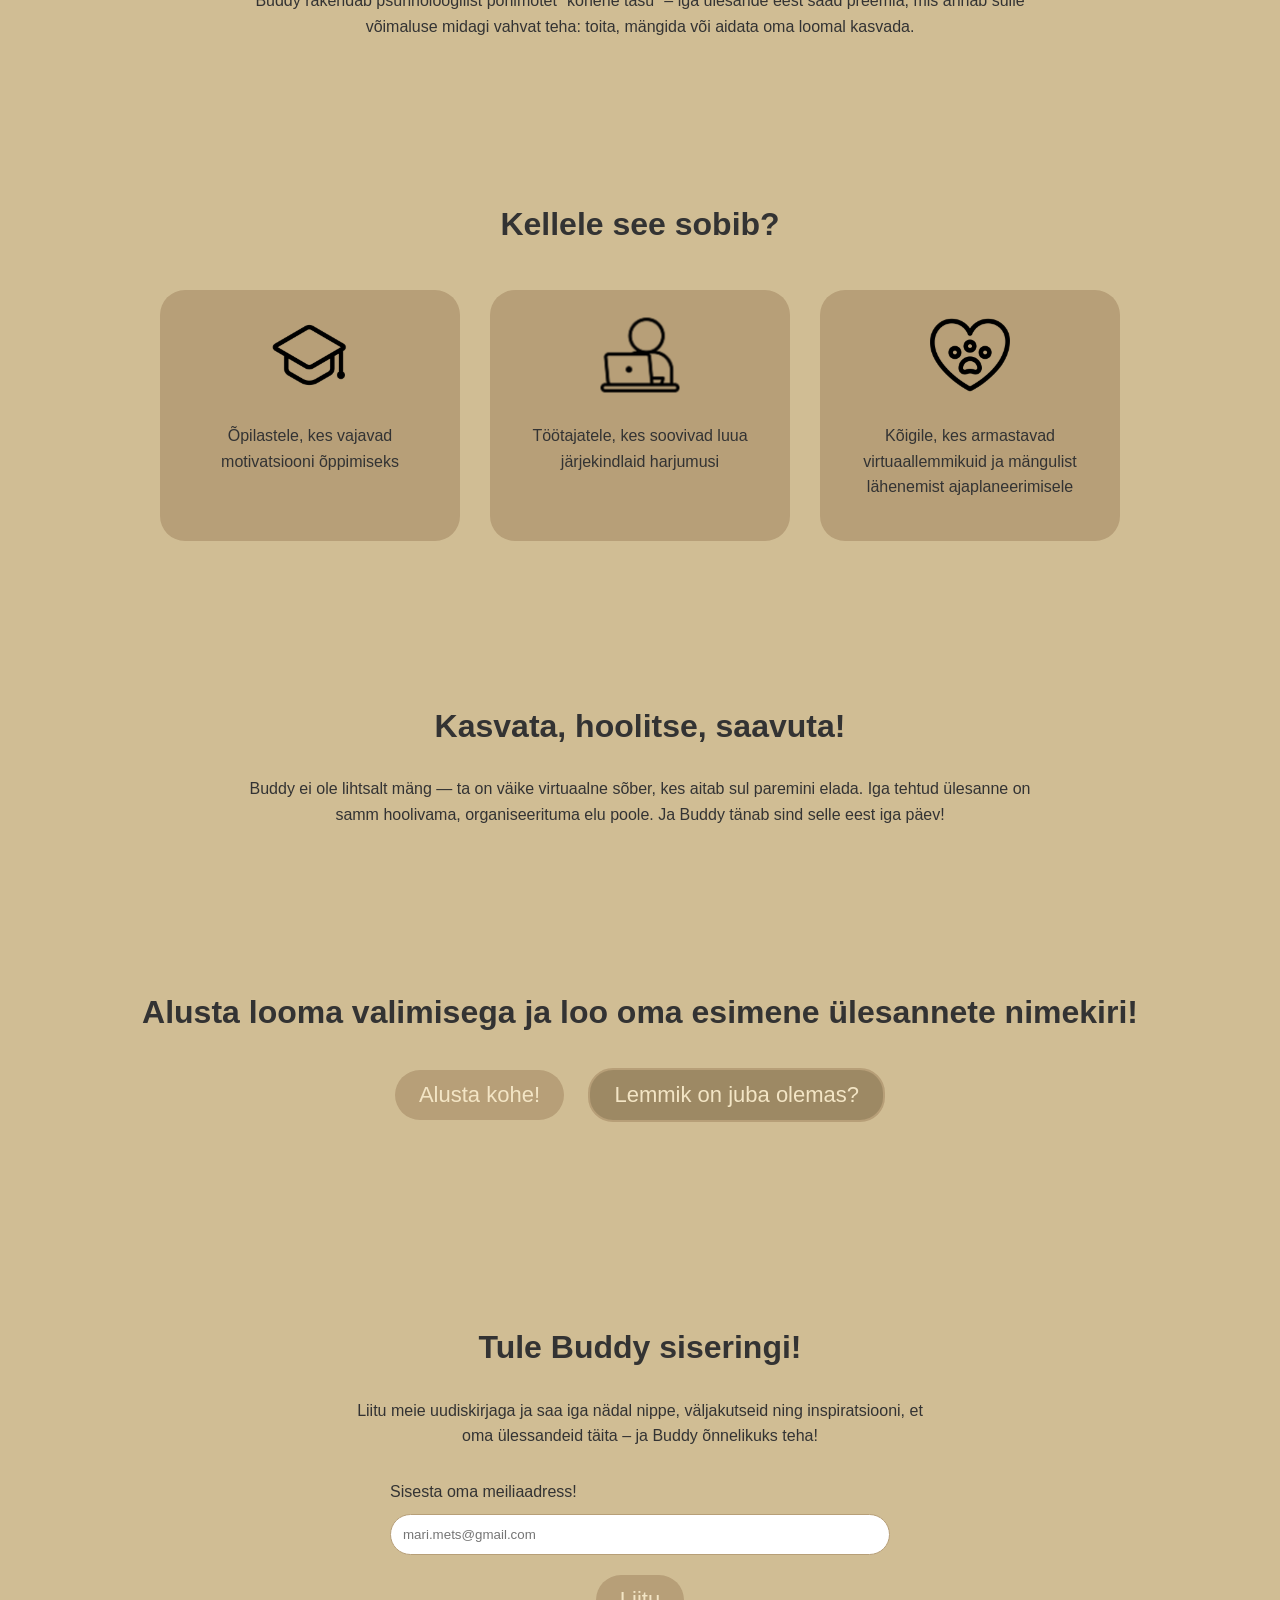
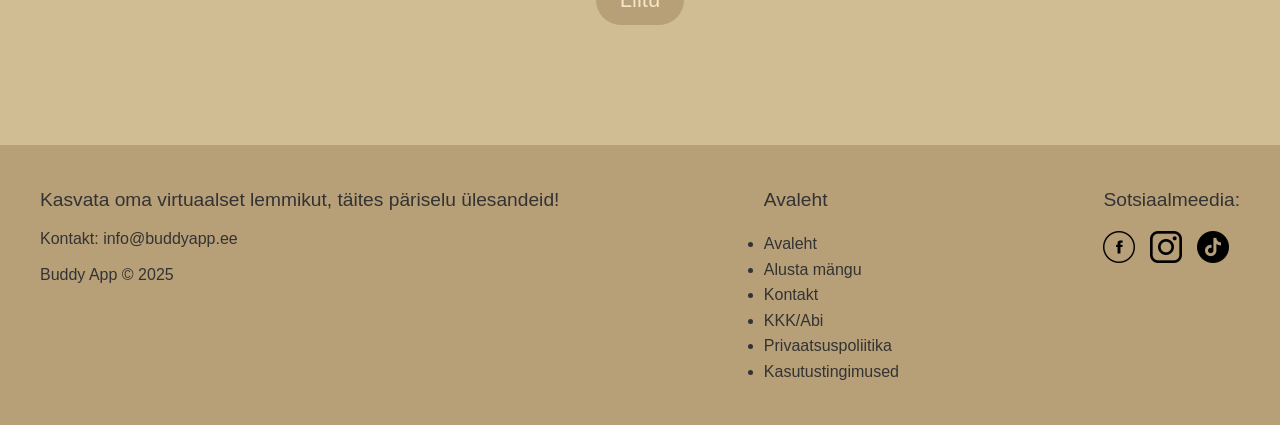
==== commit 2a9e134a: "Vahetasin ära faililaiendid" ====
--- a/index.html
+++ b/index.html
@@ -64,7 +64,7 @@
         </div>
       </div>
       <div class="hero-media">
-        <img src="/media/KassJaKoer.png" alt="Kass ja koer">
+        <img src="/media/KassJaKoer.svg" alt="Kass ja koer">
       </div>
     </section>
 
@@ -115,15 +115,15 @@
       <h2 class="section-title">Kellele see sobib?</h2>
       <div class="audience-cards">
         <div class="audience-card">
-          <img src="/media/Student.png" alt="Õpilase mütsi ikoon" class="audience-icon">
+          <img src="/media/Student.svg" alt="Õpilase mütsi ikoon" class="audience-icon">
           <p class="audience-text">Õpilastele, kes vajavad motivatsiooni õppimiseks</p>
         </div>
         <div class="audience-card">
-          <img src="/media/Tootaja.png" alt="Inimene arvutiga ikoon" class="audience-icon">
+          <img src="/media/Tootaja.svg" alt="Inimene arvutiga ikoon" class="audience-icon">
           <p class="audience-text">Töötajatele, kes soovivad luua järjekindlaid harjumusi</p>
         </div>
         <div class="audience-card">
-          <img src="/media/AnimalLover.png" alt="Loomaarmastaja ikoon" class="audience-icon">
+          <img src="/media/AnimalLover.svg" alt="Loomaarmastaja ikoon" class="audience-icon">
           <p class="audience-text">Kõigile, kes armastavad virtuaallemmikuid ja mängulist lähenemist ajaplaneerimisele</p>
         </div>
       </div>
@@ -180,9 +180,9 @@
         <div class="footer-social">
           <p class="footer-title">Sotsiaalmeedia:</p>
           <div class="social-links">
-            <img src="/media/facebook.png" alt="Facebook logo" href="#" class="media-icon">
-            <img src="media/instagram.png" alt="Instagram logo" href="#" class="media-icon">
-            <img src="media/tiktok.png" alt="tiktok logo" href="#" class="media-icon">
+            <img src="/media/facebook.svg" alt="Facebook logo" href="#" class="media-icon">
+            <img src="media/instagram.svg" alt="Instagram logo" href="#" class="media-icon">
+            <img src="media/tiktok.svg" alt="tiktok logo" href="#" class="media-icon">
           </div>
         </div>
 
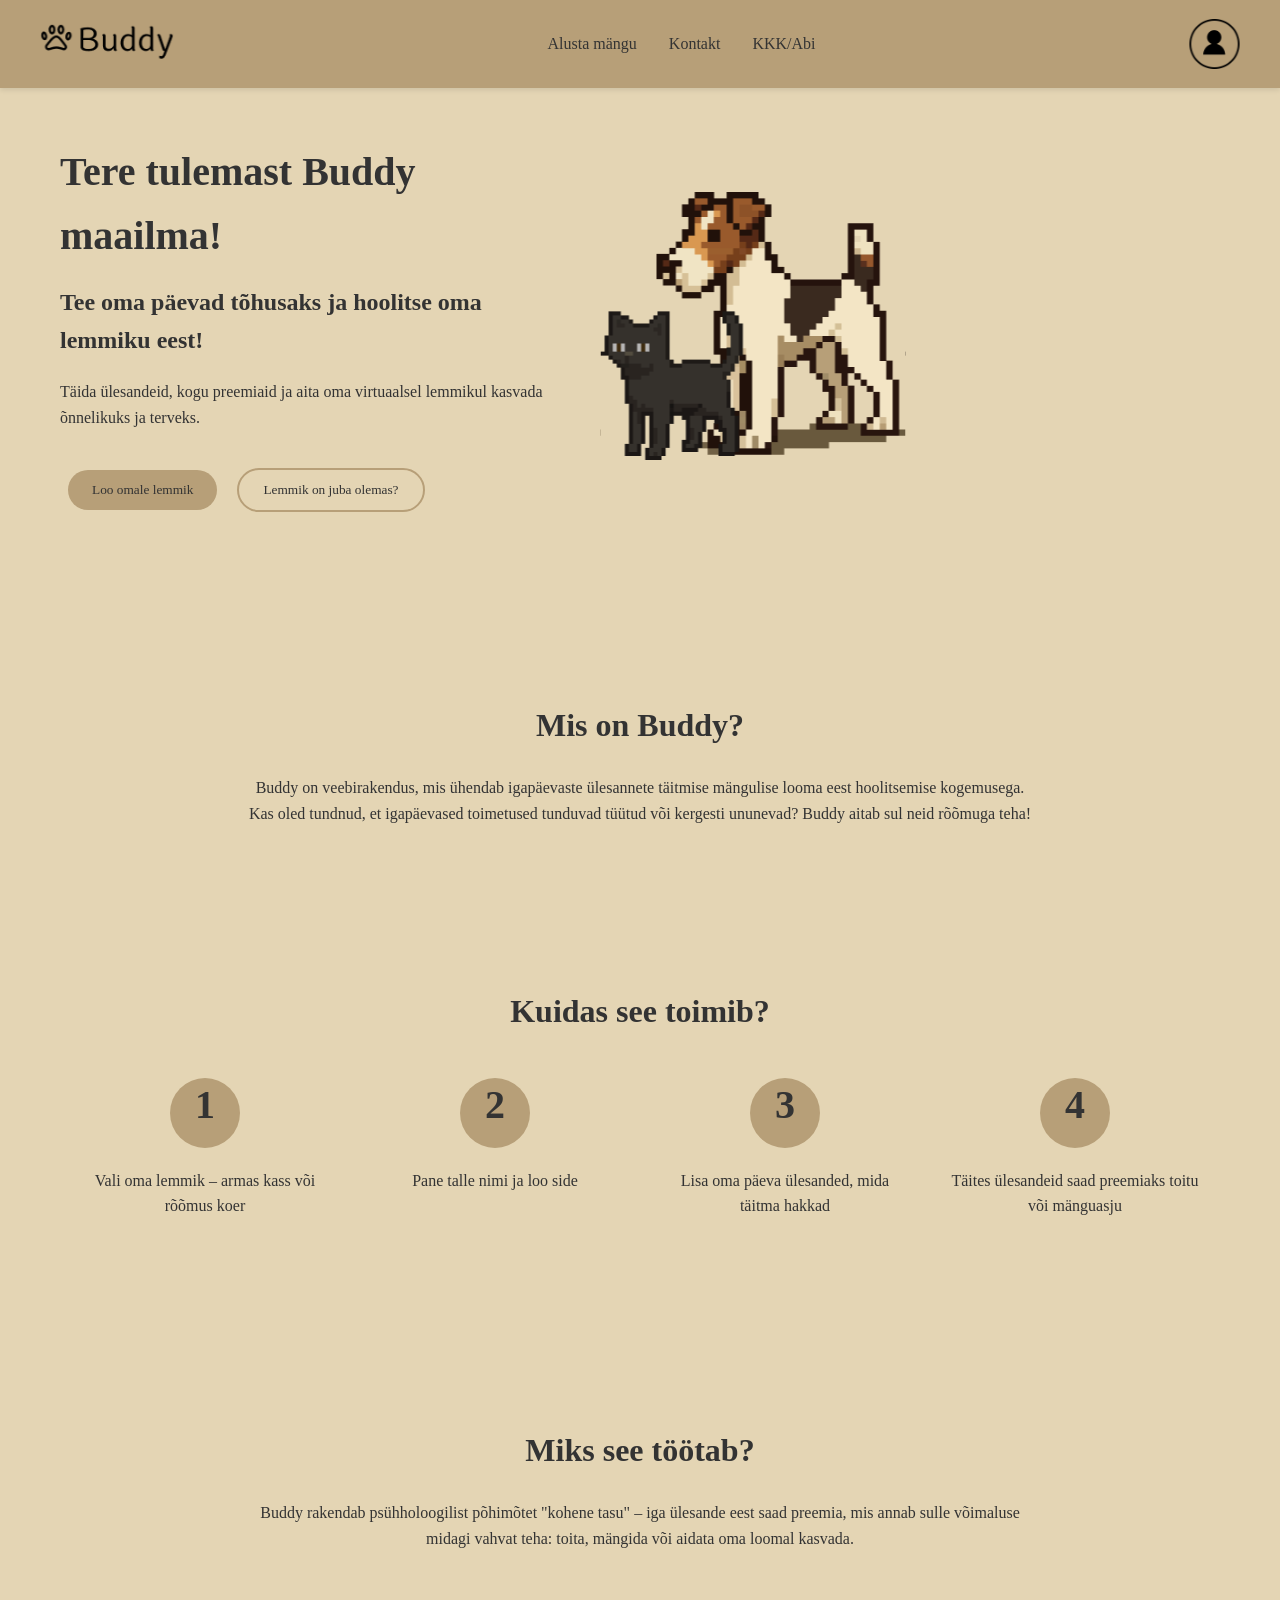
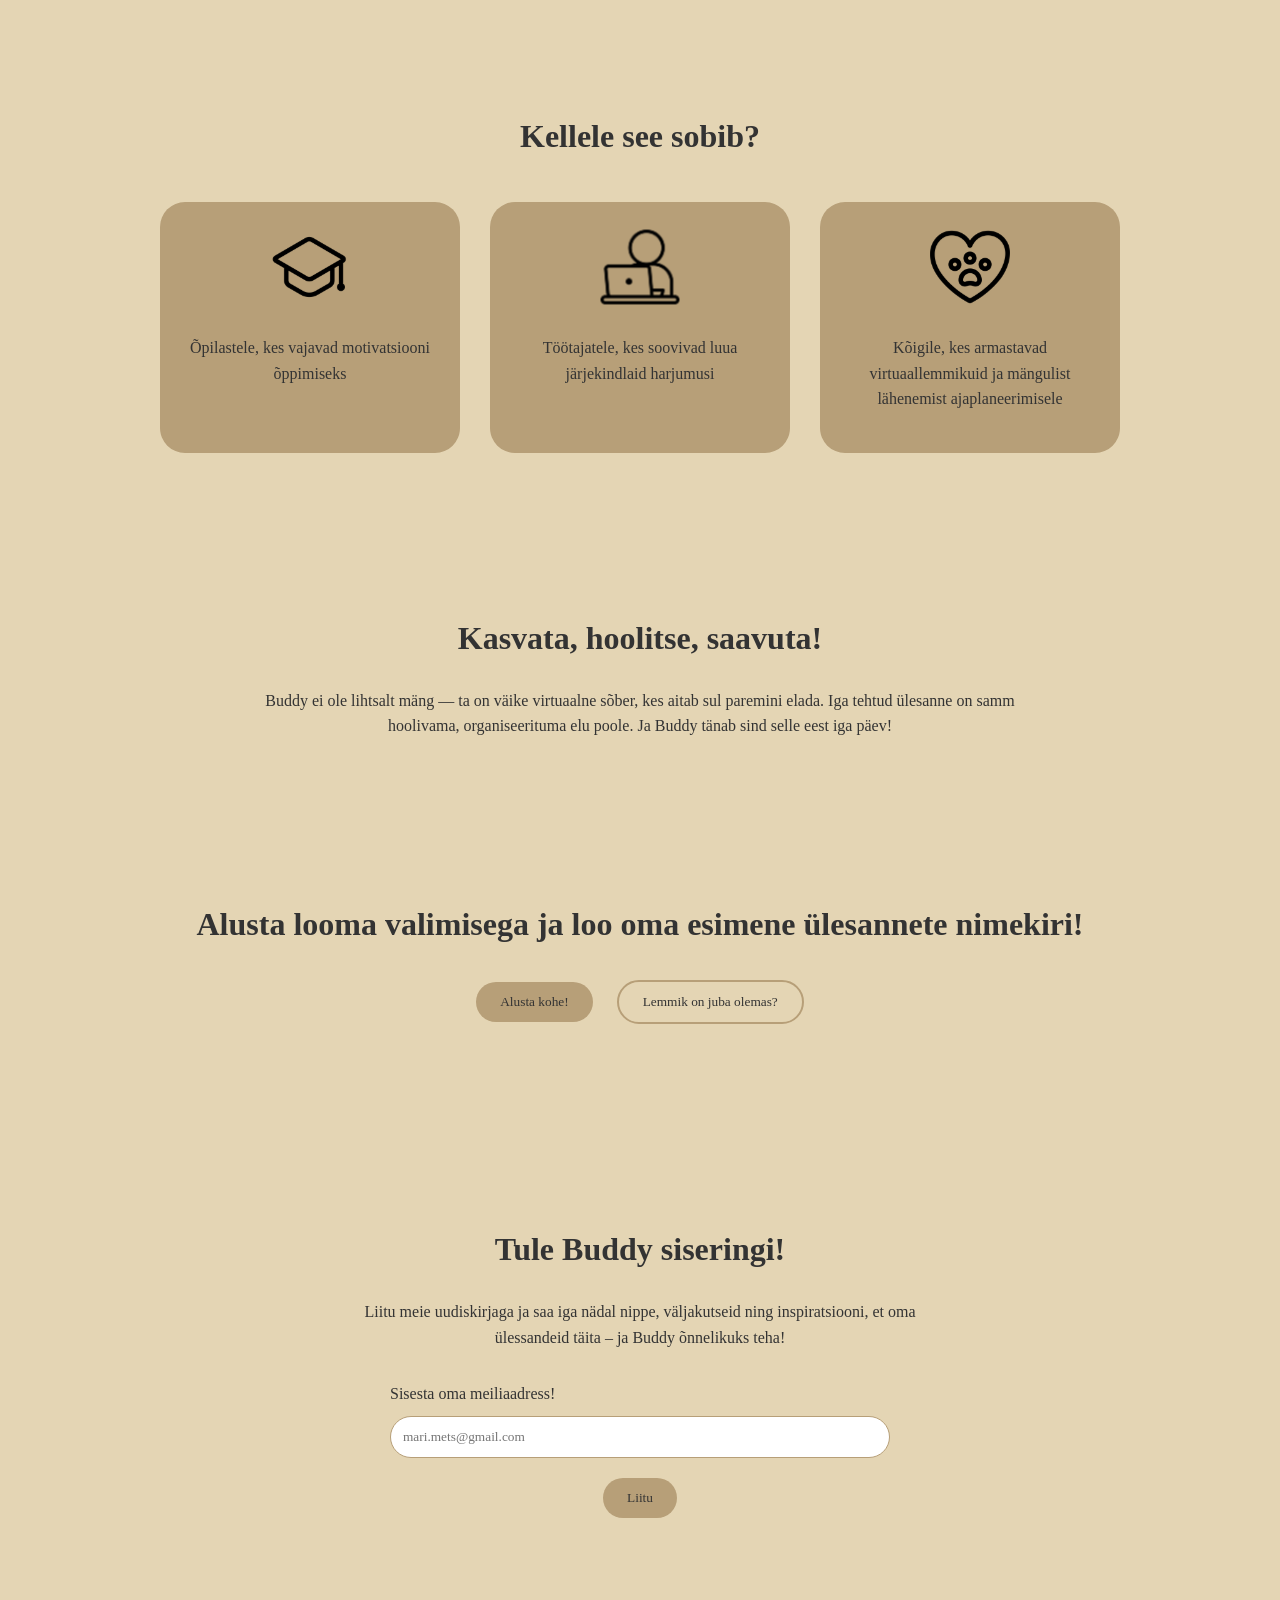
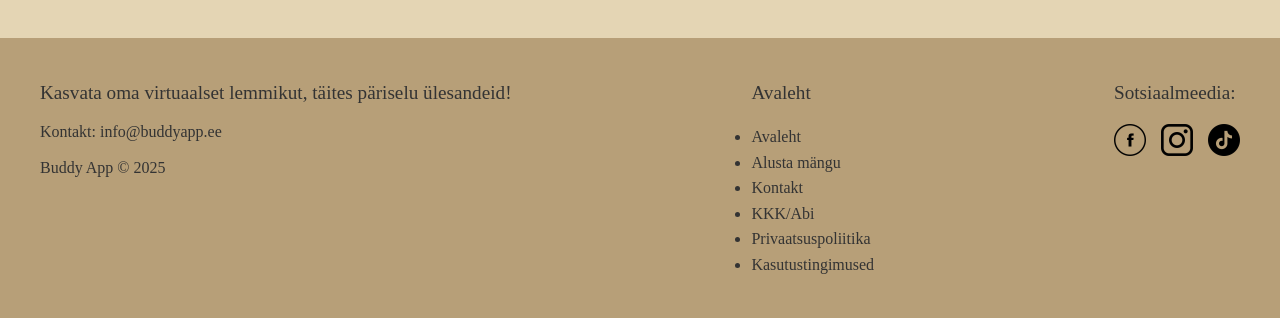
==== commit 3db954de: "Lisasin kontakt lehele footeri" ====
--- a/index.html
+++ b/index.html
@@ -45,6 +45,12 @@
         });
       });
     });
+
+    fetch('footer.html')
+      .then(response => response.text())
+      .then(data => {
+        document.getElementById('footer-placeholder').innerHTML = data;
+      });
 </script>
 </head>
 
@@ -156,40 +162,7 @@
     </section>
   </main>
 
-  <footer class="main-footer">
-    <div class="footer-content">
-      <div class="footer-info">
-        <p class="footer-title">Kasvata oma virtuaalset lemmikut, täites päriselu ülesandeid!</p>
-        <p>Kontakt: info@buddyapp.ee</p>
-        <p>Buddy App © 2025</p>
-      </div>
-
-      
-        <div class="footer-links">
-          <p class="footer-title">Avaleht</p>
-          <ul class="footer-menu">
-            <li><a href="#avaleht">Avaleht</a></li>
-            <li><a href="play.html">Alusta mängu</a></li>
-            <li><a href="kontakt.html">Kontakt</a></li>
-            <li><a href="#kontakt">KKK/Abi</a></li>
-            <li><a href="#privacy" class="legal-link">Privaatsuspoliitika</a></li>
-            <li><a href="#terms" class="legal-link">Kasutustingimused</a></li>
-          </ul>
-        </div>
-
-        <div class="footer-social">
-          <p class="footer-title">Sotsiaalmeedia:</p>
-          <div class="social-links">
-            <img src="/media/facebook.svg" alt="Facebook logo" href="#" class="media-icon">
-            <img src="media/instagram.svg" alt="Instagram logo" href="#" class="media-icon">
-            <img src="media/tiktok.svg" alt="tiktok logo" href="#" class="media-icon">
-          </div>
-        </div>
-
-      
-    </div>
-  </footer>
-
+  <div id="footer-placeholder"></div>
 
 </body>
 </html>
--- a/sass/style.css
+++ b/sass/style.css
@@ -1,33 +1,299 @@
-@charset "UTF-8";
-/*Värvid mida kasutan play ja kontakt lehel*/
-/*Play ja kontakt htmlil olev font*/
-@font-face {
+* {
+  margin: 0;
+  padding: 0;
+  box-sizing: border-box;
+}
+
+body {
+  font-family: "Laila";
+  background-color: #E4D5B4;
+  color: #333333;
+  line-height: 1.6;
+}
+body.special-page {
   font-family: "Kavivanar-Regular";
-  src: url(Kavivanar-Regular);
-}
-/*Mobiilivaate jaoks kohandatud suurus, kontaktformis kaob pilt ära*/
-@media (max-width: 800px) {
-  .contact-inputs {
-    width: 80vw;
-  }
-  .contact-right {
-    display: none;
-  }
-}
-/*Üleüldine kohandus kontakti ja play lehe jaoks*/
-* {
-  padding: 0;
-  margin: 0;
-  box-sizing: border-box;
-}
-
-/*Üleüldine taust ja font play ja kontakti lehe jaoks*/
-body {
-  font-family: "Kavivanar-Regular";
-  background-color: #E8DAB9;
-}
-
-/*Kontakt lehe kohandused*/
+}
+
+h1, h2 {
+  font-weight: 600;
+  margin-bottom: 1rem;
+}
+
+h1 {
+  font-size: 2.5rem;
+  text-align: center;
+}
+
+h2 {
+  font-size: 2rem;
+  margin-bottom: 1.5rem;
+  text-align: center;
+}
+
+p {
+  font-weight: 400;
+  margin-bottom: 1rem;
+  text-align: center;
+}
+
+.section-title {
+  text-align: center;
+  font-size: 2rem;
+  font-weight: 700;
+  margin-top: 5rem;
+}
+
+.btn, .game-button, button.top-left, .contact-left button {
+  display: inline-block;
+  font-weight: 500;
+  text-align: center;
+  border-radius: 25px;
+  padding: 12px 24px;
+  transition: all 0.3s ease;
+  font-family: inherit;
+  cursor: pointer;
+  color: #333333;
+}
+.btn.btn-primary, .game-button, button.top-left, .contact-left button {
+  background-color: #B79F78;
+  border: none;
+}
+.btn.btn-primary:hover, .game-button:hover, button.top-left:hover, .contact-left button:hover {
+  background-color: #746143;
+}
+.btn.btn-secondary, .btn-secondary.game-button, button.btn-secondary.top-left, .contact-left button.btn-secondary {
+  border: 2px solid #B79F78;
+  background-color: #E4D5B4;
+}
+.btn.btn-secondary:hover, .btn-secondary.game-button:hover, button.btn-secondary.top-left:hover, .contact-left button.btn-secondary:hover {
+  background-color: #B79F78;
+}
+
+header {
+  display: flex;
+  justify-content: space-between;
+  align-items: center;
+  padding: 15px 40px;
+  background-color: #B79F78;
+  box-shadow: 0 2px 5px rgba(0, 0, 0, 0.1);
+  position: fixed;
+  width: 100%;
+  top: 0;
+  z-index: 100;
+}
+header nav ul {
+  display: flex;
+  gap: 2rem;
+  list-style: none;
+}
+header nav ul a {
+  text-decoration: none;
+  color: #333333;
+  font-weight: 500;
+  transition: color 0.3s ease;
+}
+header nav ul a:hover {
+  color: #746143;
+}
+header .profile {
+  display: flex;
+}
+
+.main-content {
+  max-width: 1200px;
+  margin: 5rem auto;
+  padding: 0 20px;
+}
+.main-content section {
+  padding: 40px 0;
+}
+
+.hero-section {
+  display: flex;
+  align-items: center;
+  gap: 40px;
+  min-height: 500px;
+}
+.hero-section .hero-content {
+  max-width: 500px;
+}
+.hero-section .hero-content .hero-title {
+  font-size: 2.5rem;
+  margin-bottom: 15px;
+  text-align: left;
+}
+.hero-section .hero-content .hero-subtitle {
+  font-size: 1.5rem;
+  margin-bottom: 20px;
+  text-align: left;
+}
+.hero-section .hero-content .hero-text {
+  margin-bottom: 30px;
+  text-align: left;
+}
+.hero-section .hero-content .btn, .hero-section .hero-content .game-button, .hero-section .hero-content button.top-left, .hero-section .hero-content .contact-left button, .contact-left .hero-section .hero-content button {
+  margin: 0.5rem;
+}
+.hero-section .hero-media {
+  text-align: center;
+}
+.hero-section .hero-media img {
+  max-width: 100%;
+  height: auto;
+}
+
+.about-section p {
+  max-width: 800px;
+  margin: 0 auto;
+}
+
+.steps-section .steps-container {
+  display: flex;
+  flex-wrap: wrap;
+  justify-content: space-between;
+  margin-top: 40px;
+}
+.steps-section .steps-container .step-item {
+  flex: 1;
+  min-width: 200px;
+  max-width: 250px;
+  margin: 0 auto 30px;
+  text-align: center;
+}
+.steps-section .steps-container .step-item .step-number {
+  width: 70px;
+  height: 70px;
+  background-color: #B79F78;
+  border-radius: 50%;
+  margin: 0 auto 20px;
+  display: flex;
+  justify-content: center;
+  align-items: center;
+}
+.steps-section .steps-container .step-item .step-number span {
+  font-size: 2rem;
+  font-weight: 700;
+}
+.steps-section .steps-container .step-item .step-text {
+  text-align: center;
+}
+
+.why-section p {
+  max-width: 800px;
+  margin: 0 auto;
+}
+
+.audience-section .audience-cards {
+  display: flex;
+  flex-wrap: wrap;
+  justify-content: center;
+  gap: 30px;
+  margin-top: 40px;
+}
+.audience-section .audience-cards .audience-card {
+  flex: 1;
+  min-width: 250px;
+  max-width: 300px;
+  text-align: center;
+  background-color: #B79F78;
+  border-radius: 25px;
+  padding: 25px;
+  transition: transform 0.3s ease;
+}
+.audience-section .audience-cards .audience-card:hover {
+  transform: translateY(-5px);
+}
+.audience-section .audience-cards .audience-card .audience-icon {
+  width: 80px;
+  height: 80px;
+  margin-bottom: 20px;
+}
+
+.motivation-section p {
+  max-width: 800px;
+  margin: 0 auto;
+}
+
+.cta-section {
+  text-align: center;
+}
+.cta-section .cta-buttons {
+  margin: 30px 0;
+}
+.cta-section .cta-buttons .btn, .cta-section .cta-buttons .game-button, .cta-section .cta-buttons button.top-left, .cta-section .cta-buttons .contact-left button, .contact-left .cta-section .cta-buttons button {
+  margin: 0 10px 10px;
+}
+
+.newsletter-section {
+  max-width: 800px;
+  margin: 0 auto;
+  text-align: center;
+}
+.newsletter-section p {
+  max-width: 600px;
+  margin: 0 auto 30px;
+}
+.newsletter-section .newsletter-form {
+  max-width: 500px;
+  margin: 0 auto;
+}
+.newsletter-section .newsletter-form .form-group {
+  margin-bottom: 20px;
+}
+.newsletter-section .newsletter-form .form-group .form-label {
+  display: block;
+  margin-bottom: 10px;
+  text-align: left;
+}
+.newsletter-section .newsletter-form .form-group .form-input {
+  width: 100%;
+  padding: 12px;
+  border: 1px solid #B79F78;
+  border-radius: 25px;
+  font-family: inherit;
+}
+
+.main-footer {
+  background-color: #B79F78;
+  padding: 40px 20px;
+}
+.main-footer .footer-content {
+  max-width: 1200px;
+  margin: 0 auto;
+  display: flex;
+  justify-content: space-between;
+}
+.main-footer .footer-content .footer-info {
+  margin-bottom: 30px;
+}
+.main-footer .footer-content .footer-info p {
+  margin-bottom: 10px;
+  text-align: left;
+}
+.main-footer .footer-content .footer-title {
+  margin-bottom: 15px;
+  font-size: 1.2rem;
+  text-align: left;
+}
+.main-footer .footer-content .footer-menu a {
+  text-decoration: none;
+  color: #333333;
+  font-weight: 500;
+  transition: color 0.3s ease;
+}
+.main-footer .footer-content .footer-menu a:hover {
+  color: #746143;
+}
+.main-footer .footer-content .social-links {
+  display: flex;
+  gap: 15px;
+  margin-top: 10px;
+}
+.main-footer .footer-content .social-links .media-icon {
+  height: 2rem;
+  width: 2rem;
+}
+
 .container {
   height: 100vh;
   display: flex;
@@ -35,33 +301,27 @@
   justify-content: space-evenly;
 }
 
-/*Kontakt lehe vasakpoolse osa kohandused*/
 .contact-left {
   display: flex;
   flex-direction: column;
   align-items: start;
   gap: 20px;
 }
-
-/*Kontaktlehe vasakul pool asuv pealkiri*/
 .contact-left-title h2 {
   font-weight: 700;
-  color: #000000;
+  color: #333333;
   font-size: 60px;
   margin-bottom: 5px;
 }
-
-/*Kontaktlehe vasakul pool asuv pealkirja all olev joon*/
 .contact-left-title hr {
   border: none;
   width: 120px;
   height: 5px;
-  background-color: #000000;
+  background-color: #333333;
   border-radius: 10px;
   margin-bottom: 20px;
 }
 
-/*Kontaktlehe vasakul pool asuvad inputide kohandused*/
 .contact-inputs {
   width: 400px;
   height: 50px;
@@ -72,78 +332,55 @@
   font-weight: 500;
   color: #808080;
 }
-
-/*Kontaktlehe vasakul pool asuv sõnumi textarea kohandus*/
+.contact-inputs:focus {
+  border: 2px solid #B79F78;
+}
+.contact-inputs::placeholder {
+  color: #808080;
+}
+
 .contact-left textarea {
   height: 140px;
   padding-top: 15px;
 }
-
-/*Kontaktlehe vasakul pool asuvate inputide kohal hoverides, styling*/
-.contact-inputs:focus {
-  border: 2px solid #9D8964;
-}
-
-/*Placeholder input tekstile*/
-.contact-inputs::placeholder {
-  color: #808080;
-}
-
-/*Kontaktlehe vasakul pool asuva nupu styling*/
 .contact-left button {
   display: flex;
   align-items: center;
   padding: 10px 25px;
   font-size: 16px;
-  color: #F3E5C5;
   gap: 10px;
-  border: none;
   border-radius: 30px;
-  background-color: #9D8964;
-  cursor: pointer;
-}
-
-/*Kontaktlehe paremal pool asuva pildi suurus*/
+}
+
 .contact-right img {
   width: 500px;
-}
-
-.contact-left:focus {
-  border: 2px solid #000000;
 }
 
 button.top-left {
   position: absolute;
   top: 20px;
   left: 20px;
-  background-color: #9D8964;
-  border: none;
-  border-radius: 30px;
   padding: 10px 20px;
-  cursor: pointer;
-}
-
+}
 button.top-left a {
   text-decoration: none;
-  color: #F3E5C5;
+  color: #333333;
   font-size: 16px;
   display: block;
 }
 
-/*Play lehe pealkirja styling */
 .headtitle {
   margin-top: 80px;
   margin-bottom: 40px;
 }
 .headtitle h2 {
   font-weight: 700;
-  color: #000000;
+  color: #333333;
   text-align: center;
   font-size: 40px;
   margin: 0;
 }
 
-/*Play lehe sisu styling*/
 .gamecontainer {
   position: relative;
   min-height: 100vh;
@@ -157,7 +394,7 @@
   margin-top: 100px;
   display: flex;
   justify-content: space-around;
-  gap: 200px;
+  gap: 100px;
 }
 .animals .cat,
 .animals .dog {
@@ -180,309 +417,35 @@
   margin-top: 20px;
 }
 
-/*Nupu styling*/
-button {
-  display: flex;
-  flex-direction: row;
-  justify-content: center;
+@media (max-width: 768px) {
+  .animals {
+    flex-direction: row;
+    justify-content: center;
+    gap: 20px;
+    flex-wrap: wrap;
+  }
+  .animals .cat img,
+  .animals .dog img {
+    width: 120px;
+  }
+  .animals .cat .kassinupp,
+  .animals .dog .koeranupp {
+    margin-top: 20px;
+  }
+}
+.game-button {
   padding: 20px 35px;
   font-size: 22px;
-  color: #F3E5C5;
-  border: none;
-  border-radius: 30px;
-  background-color: #9D8964;
-  cursor: pointer;
-}
-
-* {
-  margin: 0;
-  padding: 0;
-  box-sizing: border-box;
-}
-
-body {
-  font-family: "Laila", sans-serif;
-  background-color: #d0bd94;
-  color: #333333;
-  line-height: 1.6;
-}
-
-h1,
-h2 {
-  font-weight: 600;
-  margin-bottom: 1rem;
-}
-
-h1 {
-  font-weight: 600;
-  font-size: 2.5rem;
-  text-align: center;
-}
-
-h2 {
-  font-weight: 600;
-  font-size: 2rem;
-  margin-bottom: 1.5rem;
-  text-align: center;
-}
-
-p {
-  font-weight: 400;
-  margin-bottom: 1rem;
-  text-align: center;
-}
-
-.section-title {
-  text-align: center;
-  font-size: 2rem;
-  font-weight: 700;
-  margin-top: 5rem;
-}
-
-.btn {
-  display: inline-block;
-  font-weight: 500;
-  text-align: center;
-  border-radius: 25px;
-  padding: 12px 24px;
-  transition: all 0.3s ease;
-  font-family: "Laila", sans-serif;
-  cursor: pointer;
-}
-.btn.btn-primary {
-  background-color: #B79F78;
-}
-.btn.btn-primary:hover {
-  background-color: #746143;
-}
-.btn.btn-secondary {
-  border: 2px solid #B79F78;
-}
-.btn.btn-secondary:hover {
-  background-color: #B79F78;
-}
-
-header {
-  display: flex;
-  justify-content: space-between;
-  align-items: center;
-  padding: 15px 40px;
-  background-color: #B79F78;
-  box-shadow: 0 2px 5px rgba(0, 0, 0, 0.1);
-  position: fixed;
-  width: 100%;
-  top: 0;
-  z-index: 100;
-}
-header nav ul {
-  display: flex;
-  gap: 2rem;
-}
-header nav ul a {
-  text-decoration: none;
-  color: #333333;
-  font-weight: 500;
-  transition: color 0.3s ease;
-}
-header nav ul a:hover {
-  color: #746143;
-}
-header .profile {
-  display: flex;
-}
-
-.main-content {
-  max-width: 1200px;
-  margin: 5rem auto;
-  padding: 0 20px;
-}
-.main-content section {
-  padding: 40px 0;
-}
-
-.hero-section {
-  display: flex;
-  align-items: center;
-  gap: 40px;
-  min-height: 500px;
-}
-.hero-section .hero-content {
-  max-width: 500px;
-}
-.hero-section .hero-content .hero-title {
-  font-size: 2.5rem;
-  margin-bottom: 15px;
-  text-align: left;
-}
-.hero-section .hero-content .hero-subtitle {
-  font-size: 1.5rem;
-  margin-bottom: 20px;
-  text-align: left;
-}
-.hero-section .hero-content .hero-text {
-  margin-bottom: 30px;
-  text-align: left;
-}
-.hero-section .hero-content .btn {
-  margin: 0.5rem;
-}
-.hero-section .hero-media {
-  text-align: center;
-}
-.hero-section .hero-media img {
-  max-width: 100%;
-  height: auto;
-}
-
-.about-section p {
-  max-width: 800px;
-  margin: 0 auto;
-}
-
-.steps-section .steps-container {
-  display: flex;
-  flex-wrap: wrap;
-  justify-content: space-between;
-  margin-top: 40px;
-}
-.steps-section .steps-container .step-item {
-  flex: 1;
-  min-width: 200px;
-  max-width: 250px;
-  margin: 0 auto 30px;
-  text-align: center;
-}
-.steps-section .steps-container .step-item .step-number {
-  width: 70px;
-  height: 70px;
-  background-color: #B79F78;
-  border-radius: 50%;
-  margin: 0 auto 20px;
-}
-.steps-section .steps-container .step-item .step-number span {
-  font-size: 2rem;
-  font-weight: 700;
-}
-.steps-section .steps-container .step-item .step-text {
-  text-align: center;
-}
-
-.why-section p {
-  max-width: 800px;
-  margin: 0 auto;
-}
-
-.audience-section .audience-cards {
-  display: flex;
-  flex-wrap: wrap;
-  justify-content: center;
-  gap: 30px;
-  margin-top: 40px;
-}
-.audience-section .audience-cards .audience-card {
-  flex: 1;
-  min-width: 250px;
-  max-width: 300px;
-  text-align: center;
-  background-color: #B79F78;
-  border-radius: 25px;
-  padding: 25px;
-  transition: transform 0.3s ease;
-}
-.audience-section .audience-cards .audience-card:hover {
-  transform: translateY(-5px);
-}
-.audience-section .audience-cards .audience-card .audience-icon {
-  width: 80px;
-  height: 80px;
-  margin-bottom: 20px;
-}
-
-.motivation-section p {
-  max-width: 800px;
-  margin: 0 auto;
-}
-
-.cta-section {
-  text-align: center;
-}
-.cta-section .cta-buttons {
-  margin: 30px 0;
-}
-.cta-section .cta-buttons .btn {
-  margin: 0 10px 10px;
-}
-
-.newsletter-section {
-  max-width: 800px;
-  margin: 0 auto;
-  text-align: center;
-}
-.newsletter-section p {
-  max-width: 600px;
-  margin: 0 auto 30px;
-}
-.newsletter-section .newsletter-form {
-  max-width: 500px;
-  margin: 0 auto;
-}
-.newsletter-section .newsletter-form .form-group {
-  margin-bottom: 20px;
-}
-.newsletter-section .newsletter-form .form-group .form-label {
-  display: block;
-  margin-bottom: 10px;
-  text-align: left;
-}
-.newsletter-section .newsletter-form .form-group .form-input {
-  width: 100%;
-  padding: 12px;
-  border: 1px solid #B79F78;
-  border-radius: 25px;
-  font-family: "Laila", sans-serif;
-}
-
-.main-footer {
-  background-color: #B79F78;
-  padding: 40px 20px;
-}
-.main-footer .footer-content {
-  max-width: 1200px;
-  margin: 0 auto;
-  display: flex;
-  justify-content: space-between;
-}
-.main-footer .footer-content .footer-info {
-  margin-bottom: 30px;
-}
-.main-footer .footer-content .footer-info p {
-  margin-bottom: 10px;
-  text-align: left;
-}
-.main-footer .footer-content .footer-title {
-  margin-bottom: 15px;
-  font-size: 1.2rem;
-  text-align: left;
-}
-.main-footer .footer-content .footer-menu a {
-  text-decoration: none;
-  color: #333333;
-  font-weight: 500;
-  transition: color 0.3s ease;
-}
-.main-footer .footer-content .footer-menu a:hover {
-  color: #746143;
-}
-.main-footer .footer-content .social-links {
-  display: flex;
-  gap: 15px;
-  margin-top: 10px;
-}
-.main-footer .footer-content .social-links .media-icon {
-  height: 2rem;
-  width: 2rem;
-}
-
+}
+
+@media (max-width: 800px) {
+  .contact-inputs {
+    width: 80vw;
+  }
+  .contact-right {
+    display: none;
+  }
+}
 @media (max-width: 768px) {
   .hero-section {
     flex-direction: column;
@@ -502,15 +465,15 @@
   .steps-container .step-item {
     max-width: 400px;
   }
-  .header {
+  header {
     flex-direction: row;
     gap: 15px;
   }
-  .header .main-nav .nav-links {
+  header nav .nav-links {
     flex-wrap: wrap;
   }
   .main-content {
-    margin-top: 12rem;
+    margin-top: 2rem;
   }
   .footer-content {
     flex-direction: column;
@@ -527,36 +490,6 @@
   }
   .footer-content .footer-title {
     text-align: center;
-  }
-}
-@media (max-width: 480px) {
-  .section-title {
-    font-size: 1.8rem;
-  }
-  .hero-section .hero-content .hero-title {
-    font-size: 2rem;
-  }
-  .hero-section .hero-content .hero-subtitle {
-    font-size: 1.3rem;
-  }
-  .button-group {
-    display: flex;
-    flex-direction: column;
-    align-items: center;
-  }
-  .button-group .btn {
-    width: 100%;
-  }
-  .cta-section .cta-buttons {
-    display: flex;
-    flex-direction: column;
-    align-items: center;
-  }
-  .cta-section .cta-buttons .btn {
-    width: 100%;
-  }
-  .newsletter-section .newsletter-form .btn {
-    width: 100%;
   }
 }
 .header-mobile {
@@ -589,27 +522,27 @@
 }
 
 @media (max-width: 768px) {
-  .header {
+  header {
     position: relative;
     display: flex;
     justify-content: space-between;
     align-items: center;
     padding: 15px 20px;
   }
-  .header .logo {
+  header .logo {
     order: 1;
   }
-  .header .logo img {
+  header .logo img {
     height: 40px;
   }
-  .header .header-mobile {
+  header .header-mobile {
     order: 3;
     display: flex;
   }
-  .header .profile {
+  header .profile {
     display: none;
   }
-  .header .nav {
+  header nav {
     position: fixed;
     top: 0;
     left: 0;
@@ -625,52 +558,81 @@
     z-index: 1000;
     padding-top: 6rem;
   }
-  .header .nav::before {
+  header nav::before {
     content: "";
     display: block;
     width: 80px;
     height: 80px;
-    background-image: url("/media/Profile.png");
+    background-image: url("/media/Profile.svg");
     background-size: contain;
     background-repeat: no-repeat;
     background-position: center;
     margin-bottom: 2rem;
     border-radius: 50%;
-    border: 3px solid #d0bd94;
-  }
-  .header .nav .nav-links {
+  }
+  header nav .nav-links {
     flex-direction: column;
     align-items: center;
     gap: 1.5rem;
     width: 100%;
   }
-  .header .nav .nav-links li {
+  header nav .nav-links li {
     width: 100%;
     text-align: center;
   }
-  .header .nav .nav-links a {
+  header nav .nav-links a {
     display: block;
     font-size: 1.3rem;
     color: #333333;
     padding: 0.8rem;
     transition: all 0.3s ease;
   }
-  .header .nav .nav-links a:hover {
+  header nav .nav-links a:hover {
     color: #746143;
-    background-color: rgba(208, 189, 148, 0.2);
+    background-color: rgba(228, 213, 180, 0.2);
     border-radius: 25px;
   }
-  .header .nav.active {
+  header nav.active {
     transform: translateX(0);
   }
 }
 @media (min-width: 769px) {
-  .header .header-mobile {
+  header .header-mobile {
     display: none;
   }
-  .header .profile {
+  header .profile {
     display: flex;
   }
 }
+@media (max-width: 480px) {
+  .section-title {
+    font-size: 1.8rem;
+  }
+  .hero-section .hero-content .hero-title {
+    font-size: 2rem;
+  }
+  .hero-section .hero-content .hero-subtitle {
+    font-size: 1.3rem;
+  }
+  .button-group {
+    display: flex;
+    flex-direction: column;
+    align-items: center;
+  }
+  .button-group .btn, .button-group .contact-left button, .contact-left .button-group button, .button-group button.top-left, .button-group .game-button {
+    width: 100%;
+  }
+  .cta-section .cta-buttons {
+    display: flex;
+    flex-direction: column;
+    align-items: center;
+  }
+  .cta-section .cta-buttons .btn, .cta-section .cta-buttons .contact-left button, .contact-left .cta-section .cta-buttons button, .cta-section .cta-buttons button.top-left, .cta-section .cta-buttons .game-button {
+    width: 100%;
+  }
+  .newsletter-section .newsletter-form .btn, .newsletter-section .newsletter-form .contact-left button, .contact-left .newsletter-section .newsletter-form button, .newsletter-section .newsletter-form button.top-left, .newsletter-section .newsletter-form .game-button {
+    width: 100%;
+  }
+}
 
 /*# sourceMappingURL=style.css.map */
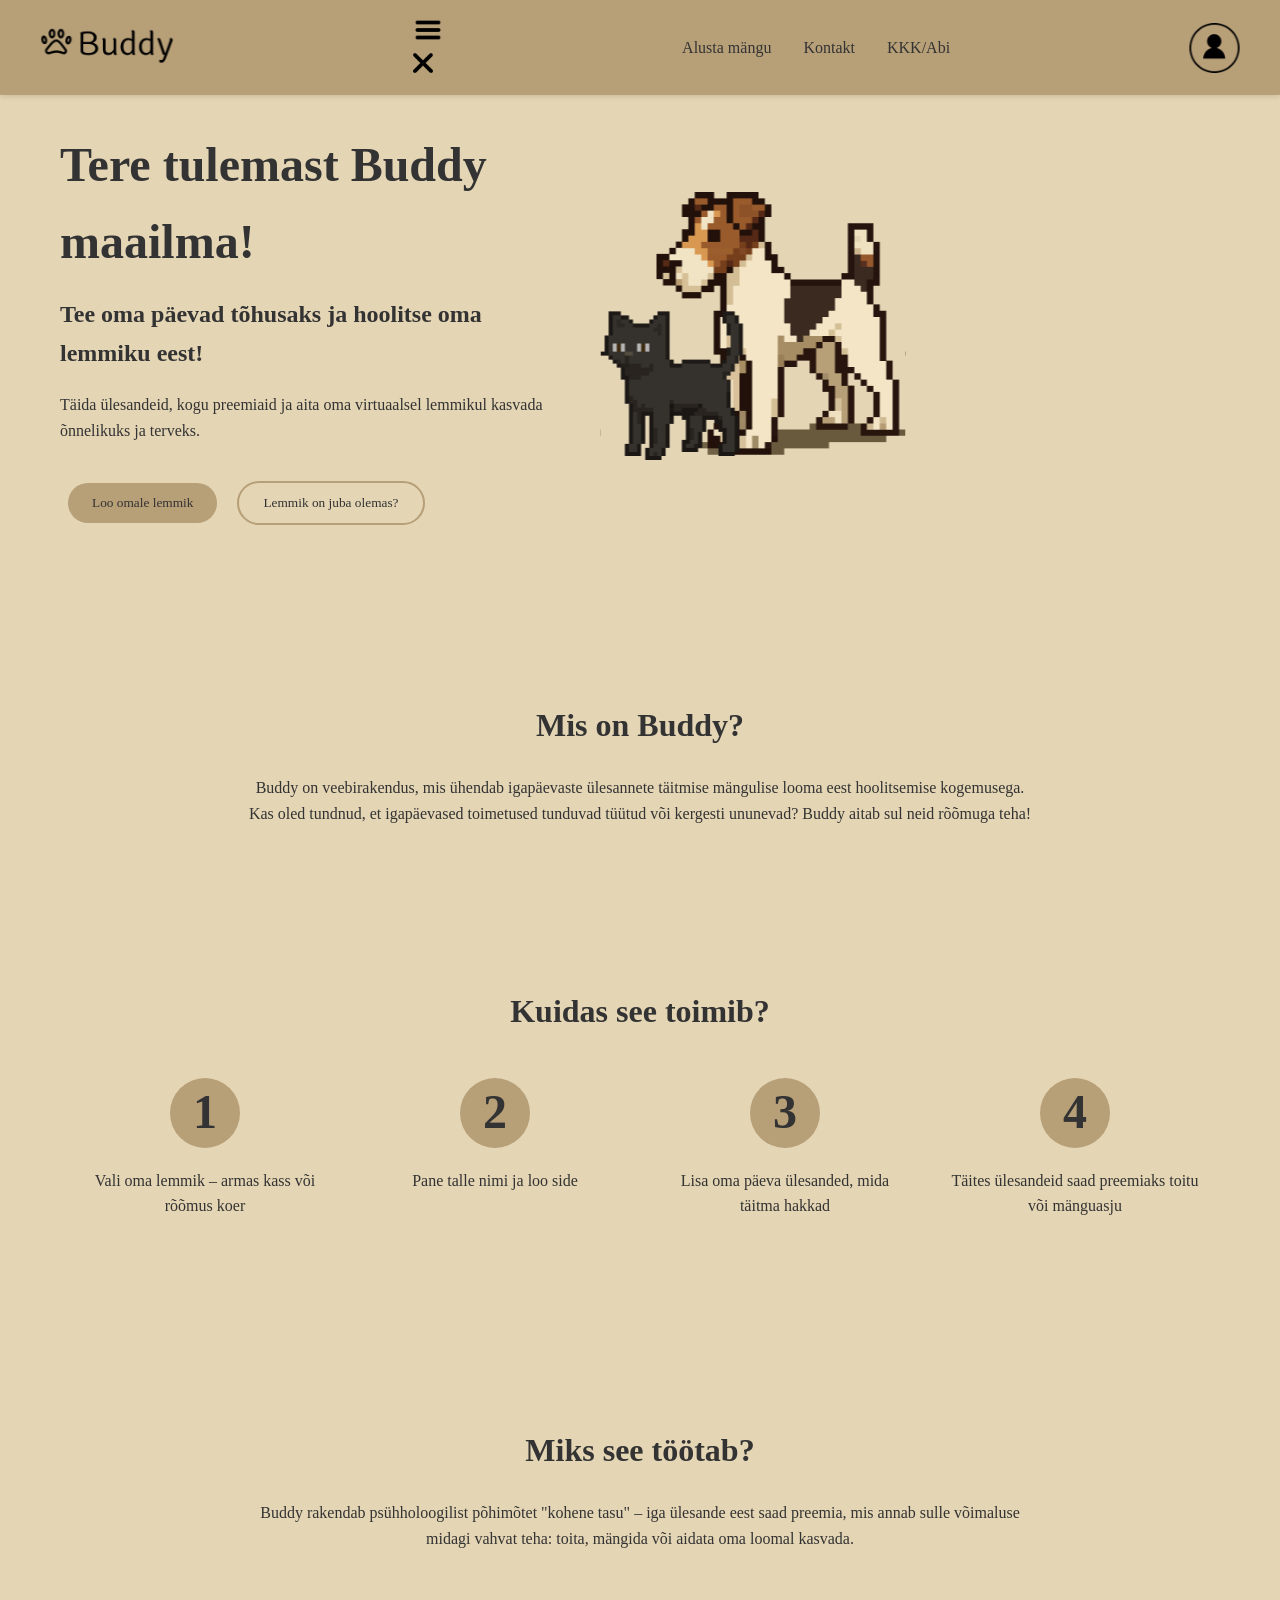
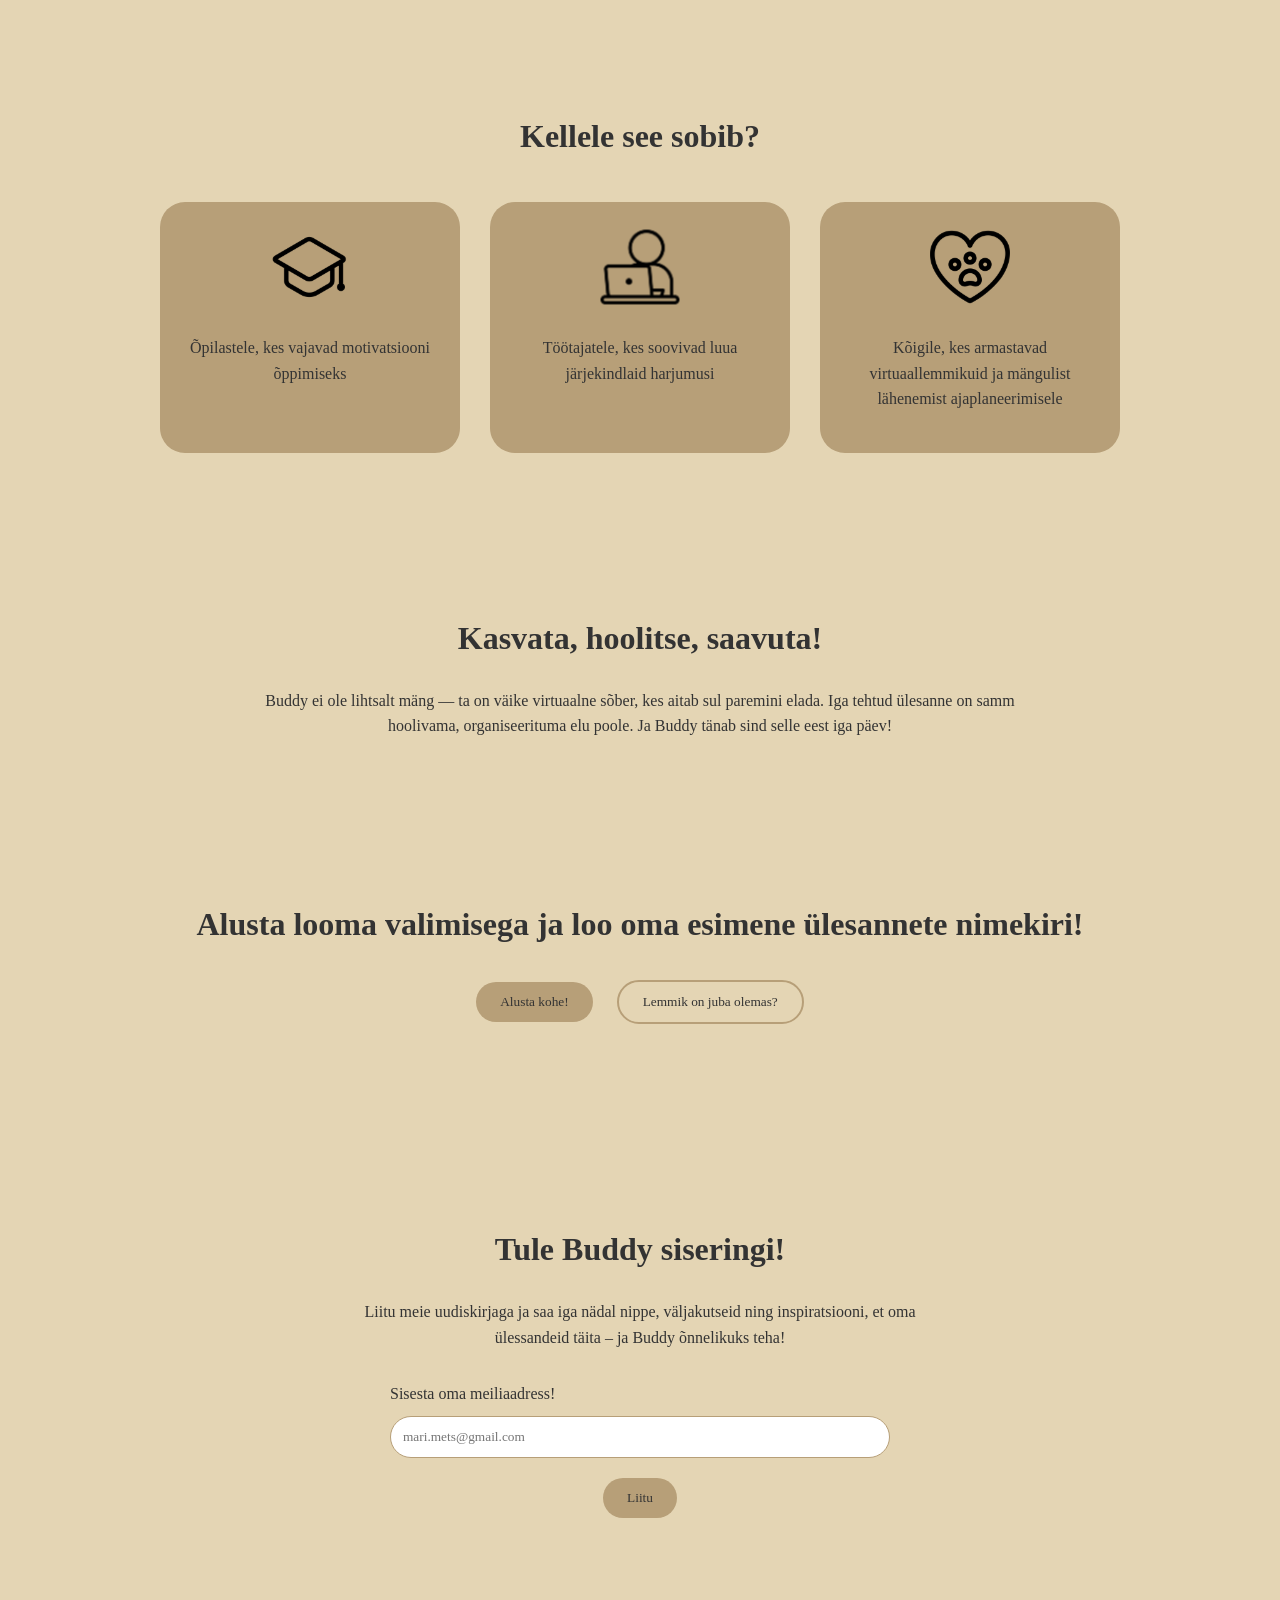
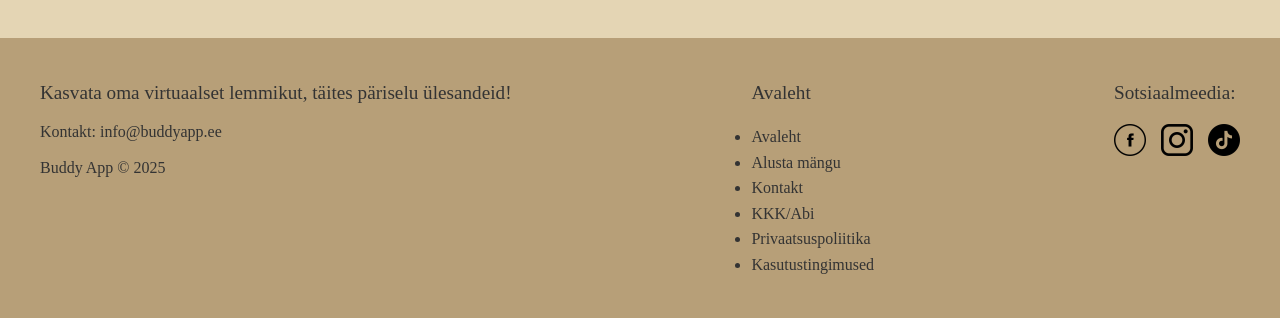
==== commit 883dfd23: "Fix  h1 h2 h3 elements" ====
--- a/index.html
+++ b/index.html
@@ -62,7 +62,7 @@
     <section id="hero" class="hero-section">
       <div class="hero-content">
         <h1 class="hero-title">Tere tulemast Buddy maailma!</h1>
-        <h2 class="hero-subtitle">Tee oma päevad tõhusaks ja hoolitse oma lemmiku eest!</h2>
+        <h3 class="hero-subtitle">Tee oma päevad tõhusaks ja hoolitse oma lemmiku eest!</h3>
         <p class="hero-text">Täida ülesandeid, kogu preemiaid ja aita oma virtuaalsel lemmikul kasvada õnnelikuks ja terveks.</p>
         <div class="button-group">
           <button class="btn btn-primary">Loo omale lemmik</button>
--- a/sass/style.css
+++ b/sass/style.css
@@ -14,13 +14,9 @@
   font-family: "Kavivanar-Regular";
 }
 
-h1, h2 {
+h1 {
   font-weight: 600;
-  margin-bottom: 1rem;
-}
-
-h1 {
-  font-size: 2.5rem;
+  font-size: 3rem;
   text-align: center;
 }
 
@@ -28,6 +24,14 @@
   font-size: 2rem;
   margin-bottom: 1.5rem;
   text-align: center;
+  font-weight: 600;
+}
+
+h3 {
+  font-size: 1.5rem;
+  margin-bottom: 1.5rem;
+  text-align: center;
+  font-weight: 600;
 }
 
 p {
@@ -38,8 +42,6 @@
 
 .section-title {
   text-align: center;
-  font-size: 2rem;
-  font-weight: 700;
   margin-top: 5rem;
 }
 
@@ -49,14 +51,28 @@
   text-align: center;
   border-radius: 25px;
   padding: 12px 24px;
-  transition: all 0.3s ease;
   font-family: inherit;
   cursor: pointer;
   color: #333333;
+  background-color: #B79F78;
+  border: none;
+  transition: all 0.3s ease;
+}
+.btn:hover, .game-button:hover, button.top-left:hover, .contact-left button:hover {
+  background-color: #746143;
 }
 .btn.btn-primary, .game-button, button.top-left, .contact-left button {
+  display: inline-block;
+  font-weight: 500;
+  text-align: center;
+  border-radius: 25px;
+  padding: 12px 24px;
+  font-family: inherit;
+  cursor: pointer;
+  color: #333333;
   background-color: #B79F78;
   border: none;
+  transition: all 0.3s ease;
 }
 .btn.btn-primary:hover, .game-button:hover, button.top-left:hover, .contact-left button:hover {
   background-color: #746143;
@@ -64,6 +80,7 @@
 .btn.btn-secondary, .btn-secondary.game-button, button.btn-secondary.top-left, .contact-left button.btn-secondary {
   border: 2px solid #B79F78;
   background-color: #E4D5B4;
+  transition: background-color 0.3s ease;
 }
 .btn.btn-secondary:hover, .btn-secondary.game-button:hover, button.btn-secondary.top-left:hover, .contact-left button.btn-secondary:hover {
   background-color: #B79F78;
@@ -118,12 +135,10 @@
   max-width: 500px;
 }
 .hero-section .hero-content .hero-title {
-  font-size: 2.5rem;
   margin-bottom: 15px;
   text-align: left;
 }
 .hero-section .hero-content .hero-subtitle {
-  font-size: 1.5rem;
   margin-bottom: 20px;
   text-align: left;
 }
@@ -299,19 +314,16 @@
   display: flex;
   align-items: center;
   justify-content: space-evenly;
+  padding: 20px;
 }
 
 .contact-left {
   display: flex;
   flex-direction: column;
   align-items: start;
-  gap: 20px;
-}
-.contact-left-title h2 {
-  font-weight: 700;
-  color: #333333;
-  font-size: 60px;
-  margin-bottom: 5px;
+  gap: 30px;
+  width: 100%;
+  max-width: 500px;
 }
 .contact-left-title hr {
   border: none;
@@ -322,15 +334,21 @@
   margin-bottom: 20px;
 }
 
+.form-group {
+  width: 100%;
+  margin-bottom: 25px;
+}
+
 .contact-inputs {
-  width: 400px;
+  width: 100%;
   height: 50px;
   border: none;
   border-radius: 10px;
   outline: none;
-  padding-left: 25px;
+  padding: 15px 25px;
   font-weight: 500;
   color: #808080;
+  margin-bottom: 0;
 }
 .contact-inputs:focus {
   border: 2px solid #B79F78;
@@ -341,7 +359,8 @@
 
 .contact-left textarea {
   height: 140px;
-  padding-top: 15px;
+  padding: 15px 25px;
+  resize: vertical;
 }
 .contact-left button {
   display: flex;
@@ -372,13 +391,6 @@
 .headtitle {
   margin-top: 80px;
   margin-bottom: 40px;
-}
-.headtitle h2 {
-  font-weight: 700;
-  color: #333333;
-  text-align: center;
-  font-size: 40px;
-  margin: 0;
 }
 
 .gamecontainer {
@@ -456,182 +468,6 @@
   }
   .hero-section .hero-media {
     order: 0;
-    margin-bottom: 30px;
-  }
-  .steps-container {
-    flex-direction: column;
-    align-items: center;
-  }
-  .steps-container .step-item {
-    max-width: 400px;
-  }
-  header {
-    flex-direction: row;
-    gap: 15px;
-  }
-  header nav .nav-links {
-    flex-wrap: wrap;
-  }
-  .main-content {
-    margin-top: 2rem;
-  }
-  .footer-content {
-    flex-direction: column;
-    display: flex;
-    gap: 2rem;
-    align-items: center;
-  }
-  .footer-content .footer-info {
-    align-items: center;
-    text-align: center;
-  }
-  .footer-content .footer-info p {
-    text-align: center;
-  }
-  .footer-content .footer-title {
-    text-align: center;
-  }
-}
-.header-mobile {
-  display: none;
-  align-items: center;
-  gap: 1rem;
-  z-index: 1001;
-  cursor: pointer;
-}
-.header-mobile .burger-menu img {
-  height: 30px;
-  width: auto;
-  transition: opacity 0.3s ease;
-}
-.header-mobile .close-menu {
-  display: none;
-  position: fixed;
-  top: 20px;
-  right: 20px;
-}
-.header-mobile .close-menu img {
-  height: 25px;
-  width: 25px;
-}
-.header-mobile.active .burger-menu {
-  display: none;
-}
-.header-mobile.active .close-menu {
-  display: block;
-}
-
-@media (max-width: 768px) {
-  header {
-    position: relative;
-    display: flex;
-    justify-content: space-between;
-    align-items: center;
-    padding: 15px 20px;
-  }
-  header .logo {
-    order: 1;
-  }
-  header .logo img {
-    height: 40px;
-  }
-  header .header-mobile {
-    order: 3;
-    display: flex;
-  }
-  header .profile {
-    display: none;
-  }
-  header nav {
-    position: fixed;
-    top: 0;
-    left: 0;
-    width: 100%;
-    height: 100vh;
-    background-color: rgba(183, 159, 120, 0.98);
-    display: flex;
-    flex-direction: column;
-    justify-content: flex-start;
-    align-items: center;
-    transform: translateX(100%);
-    transition: transform 0.3s ease-in-out;
-    z-index: 1000;
-    padding-top: 6rem;
-  }
-  header nav::before {
-    content: "";
-    display: block;
-    width: 80px;
-    height: 80px;
-    background-image: url("/media/Profile.svg");
-    background-size: contain;
-    background-repeat: no-repeat;
-    background-position: center;
-    margin-bottom: 2rem;
-    border-radius: 50%;
-  }
-  header nav .nav-links {
-    flex-direction: column;
-    align-items: center;
-    gap: 1.5rem;
-    width: 100%;
-  }
-  header nav .nav-links li {
-    width: 100%;
-    text-align: center;
-  }
-  header nav .nav-links a {
-    display: block;
-    font-size: 1.3rem;
-    color: #333333;
-    padding: 0.8rem;
-    transition: all 0.3s ease;
-  }
-  header nav .nav-links a:hover {
-    color: #746143;
-    background-color: rgba(228, 213, 180, 0.2);
-    border-radius: 25px;
-  }
-  header nav.active {
-    transform: translateX(0);
-  }
-}
-@media (min-width: 769px) {
-  header .header-mobile {
-    display: none;
-  }
-  header .profile {
-    display: flex;
-  }
-}
-@media (max-width: 480px) {
-  .section-title {
-    font-size: 1.8rem;
-  }
-  .hero-section .hero-content .hero-title {
-    font-size: 2rem;
-  }
-  .hero-section .hero-content .hero-subtitle {
-    font-size: 1.3rem;
-  }
-  .button-group {
-    display: flex;
-    flex-direction: column;
-    align-items: center;
-  }
-  .button-group .btn, .button-group .contact-left button, .contact-left .button-group button, .button-group button.top-left, .button-group .game-button {
-    width: 100%;
-  }
-  .cta-section .cta-buttons {
-    display: flex;
-    flex-direction: column;
-    align-items: center;
-  }
-  .cta-section .cta-buttons .btn, .cta-section .cta-buttons .contact-left button, .contact-left .cta-section .cta-buttons button, .cta-section .cta-buttons button.top-left, .cta-section .cta-buttons .game-button {
-    width: 100%;
-  }
-  .newsletter-section .newsletter-form .btn, .newsletter-section .newsletter-form .contact-left button, .contact-left .newsletter-section .newsletter-form button, .newsletter-section .newsletter-form button.top-left, .newsletter-section .newsletter-form .game-button {
-    width: 100%;
   }
 }
 
